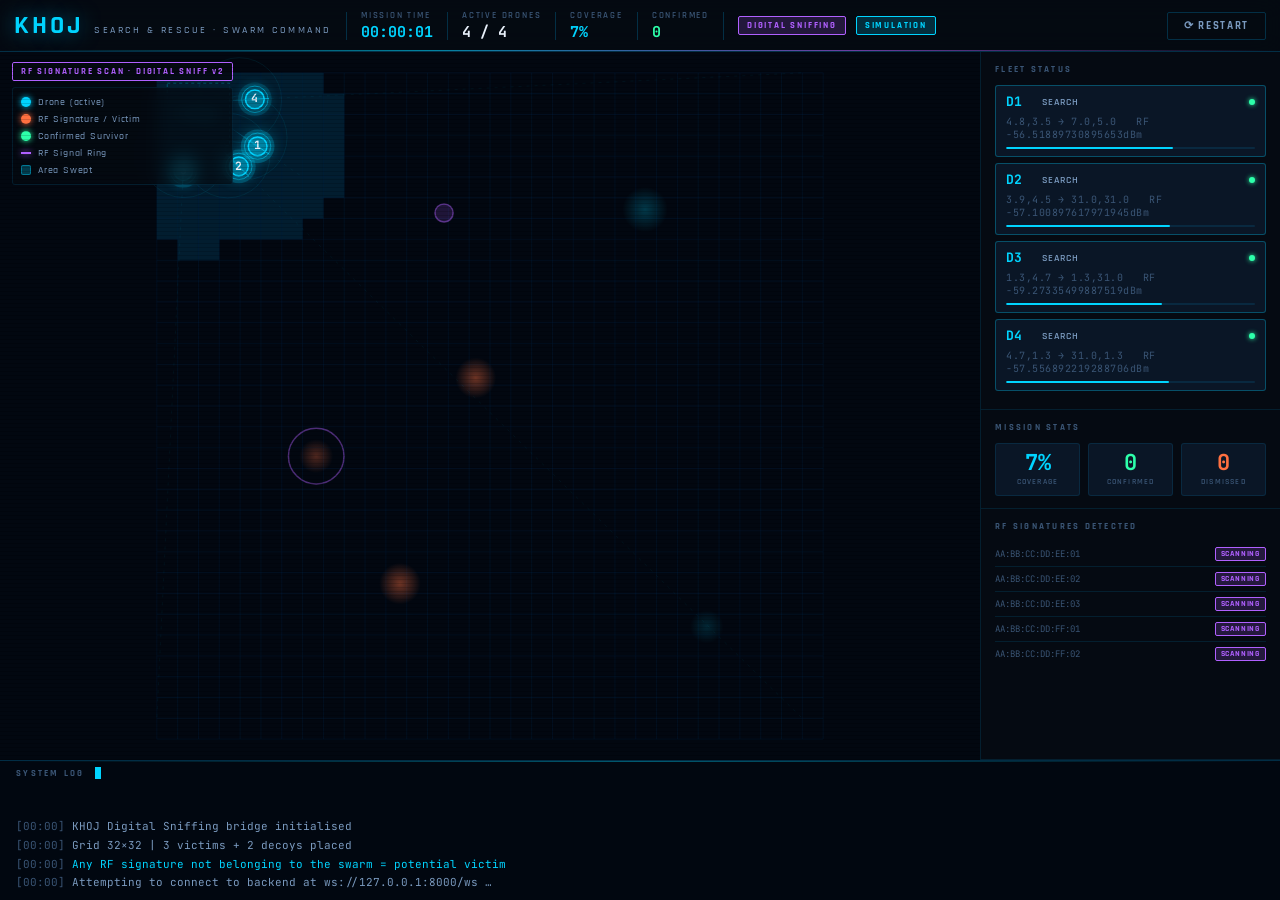
==== frontend/dashboard_sniff.html @ cfba2999 "feat(dashboard): stunning digital-sniff visual dashboard + one-command launcher dashboard_sniff.html" ====
<!DOCTYPE html>
<html lang="en">
<head>
<meta charset="UTF-8">
<meta name="viewport" content="width=device-width, initial-scale=1.0">
<title>KHOJ Mission Control</title>
<link rel="preconnect" href="https://fonts.googleapis.com">
<link rel="stylesheet" href="https://fonts.googleapis.com/css2?family=Rajdhani:wght@400;500;600;700&family=JetBrains+Mono:wght@300;400;700&display=swap">
<style>
*, *::before, *::after { box-sizing: border-box; margin: 0; padding: 0; }

:root {
  --bg:         #050a12;
  --surface:    #0a1626;
  --surface2:   #0f1e36;
  --border:     rgba(0, 180, 255, 0.12);
  --border2:    rgba(0, 180, 255, 0.22);
  --cyan:       #00d4ff;
  --cyan-dim:   rgba(0, 212, 255, 0.18);
  --cyan-glow:  rgba(0, 212, 255, 0.06);
  --orange:     #ff7040;
  --orange-dim: rgba(255, 112, 64, 0.18);
  --green:      #2dffaa;
  --green-dim:  rgba(45, 255, 170, 0.18);
  --purple:     #b060ff;
  --purple-dim: rgba(176, 96, 255, 0.18);
  --yellow:     #ffd040;
  --text-hi:    #e8f0fa;
  --text-mid:   #7a9abf;
  --text-lo:    #3a5575;
  --fn: "Rajdhani", "Segoe UI", sans-serif;
  --mono: "JetBrains Mono", "Consolas", monospace;
}

html, body {
  height: 100%;
  background: var(--bg);
  color: var(--text-hi);
  font-family: var(--fn);
  font-size: 14px;
  overflow: hidden;
}

/* ── Layout ──────────────────────────────────────────────────── */
#app {
  display: grid;
  grid-template-rows: 52px 1fr 140px;
  height: 100vh;
  width: 100vw;
}

/* ── Top bar ─────────────────────────────────────────────────── */
.topbar {
  display: flex;
  align-items: center;
  gap: 10px;
  padding: 0 14px;
  border-bottom: 1px solid var(--border2);
  background: rgba(5, 10, 18, 0.9);
  backdrop-filter: blur(12px);
  position: relative;
  z-index: 20;
  overflow: hidden;
  min-width: 0;
}
.topbar::before {
  content: "";
  position: absolute;
  bottom: 0; left: 0; right: 0;
  height: 1px;
  background: linear-gradient(90deg, transparent, var(--cyan), var(--purple), transparent);
  opacity: 0.6;
}
.brand {
  display: flex;
  align-items: baseline;
  gap: 10px;
  flex-shrink: 0;
}
.brand-name {
  font-size: 26px;
  font-weight: 700;
  letter-spacing: 0.12em;
  color: var(--cyan);
  text-shadow: 0 0 20px rgba(0,212,255,0.5);
}
.brand-sub {
  font-size: 10px;
  letter-spacing: 0.25em;
  color: var(--text-mid);
  font-weight: 500;
}
.topbar-sep { width: 1px; height: 28px; background: var(--border2); margin: 0 4px; flex-shrink:0; }
.top-metric {
  display: flex;
  flex-direction: column;
  gap: 1px;
  flex-shrink: 0;
}
.top-metric .lbl {
  font-size: 9px;
  letter-spacing: 0.2em;
  color: var(--text-lo);
  font-weight: 600;
}
.top-metric .val {
  font-family: var(--mono);
  font-size: 15px;
  font-weight: 700;
  color: var(--text-hi);
  font-variant-numeric: tabular-nums;
}
.top-metric .val.cyan  { color: var(--cyan); }
.top-metric .val.green { color: var(--green); }
.top-metric .val.orange{ color: var(--orange); }
.badge {
  font-size: 9px;
  font-weight: 700;
  letter-spacing: 0.2em;
  padding: 3px 8px;
  border-radius: 2px;
  border: 1px solid;
  flex-shrink: 0;
}
.badge-hw  { color: var(--green);  border-color: var(--green);  background: var(--green-dim); }
.badge-sim { color: var(--cyan);   border-color: var(--cyan);   background: var(--cyan-dim); }
.badge-rf  { color: var(--purple); border-color: var(--purple); background: var(--purple-dim); }
.pulse-dot {
  width: 7px; height: 7px;
  border-radius: 50%;
  background: var(--green);
  box-shadow: 0 0 6px var(--green);
  animation: pulse 2s ease-in-out infinite;
}
@keyframes pulse { 0%,100%{ opacity:1; transform:scale(1); } 50%{ opacity:0.4; transform:scale(0.7); } }
.spacer { flex: 1; }
#restartBtn {
  font-family: var(--fn);
  font-size: 11px;
  font-weight: 700;
  letter-spacing: 0.15em;
  padding: 6px 16px;
  background: transparent;
  color: var(--text-mid);
  border: 1px solid var(--border2);
  border-radius: 2px;
  cursor: pointer;
  transition: color .2s, border-color .2s;
}
#restartBtn:hover { color: var(--cyan); border-color: var(--cyan); }

/* ── Main area ───────────────────────────────────────────────── */
.main {
  display: grid;
  grid-template-columns: 1fr 300px;
  overflow: hidden;
}

/* ── Map ─────────────────────────────────────────────────────── */
.map-wrap {
  position: relative;
  overflow: hidden;
  background: #020710;
}
#mapCanvas {
  position: absolute;
  inset: 0;
  width: 100%;
  height: 100%;
}
.map-labels {
  position: absolute;
  top: 10px; left: 12px;
  display: flex; flex-direction: column; gap: 6px;
  pointer-events: none;
}
.map-mode-badge {
  font-size: 9px;
  font-weight: 700;
  letter-spacing: 0.2em;
  padding: 3px 8px;
  background: rgba(5,10,18,0.85);
  border: 1px solid var(--purple);
  color: var(--purple);
  border-radius: 2px;
}
.legend {
  display: flex;
  flex-direction: column;
  gap: 5px;
  padding: 8px;
  background: rgba(5,10,18,0.7);
  border: 1px solid var(--border);
  border-radius: 3px;
  backdrop-filter: blur(8px);
}
.legend-row {
  display: flex; align-items: center; gap: 7px;
  font-size: 10px; font-weight: 500; letter-spacing: 0.08em;
  color: var(--text-mid);
}
.swatch {
  width: 10px; height: 10px; border-radius: 50%; flex-shrink: 0;
}
.sw-drone    { background: var(--cyan);   box-shadow: 0 0 6px var(--cyan); }
.sw-victim   { background: var(--orange); box-shadow: 0 0 6px var(--orange); }
.sw-confirm  { background: var(--green);  box-shadow: 0 0 6px var(--green); }
.sw-rf       { background: var(--purple); box-shadow: 0 0 6px var(--purple); border-radius: 0; width: 10px; height: 2px; margin: 4px 0; }
.sw-coverage { background: rgba(0,212,255,0.25); border: 1px solid rgba(0,212,255,0.4); border-radius: 2px; }

/* ── Sidebar ─────────────────────────────────────────────────── */
.sidebar {
  display: flex;
  flex-direction: column;
  gap: 0;
  border-left: 1px solid var(--border);
  overflow: hidden;
}
.panel {
  border-bottom: 1px solid var(--border);
  padding: 12px 14px;
  flex-shrink: 0;
}
.panel-fill {
  flex: 1;
  overflow: hidden;
  display: flex;
  flex-direction: column;
}
.panel-hdr {
  font-size: 9px;
  font-weight: 700;
  letter-spacing: 0.25em;
  color: var(--text-lo);
  margin-bottom: 10px;
}
/* Drone cards */
.drone-card {
  padding: 7px 10px;
  border: 1px solid var(--border);
  border-radius: 3px;
  margin-bottom: 6px;
  background: var(--surface);
  position: relative;
  overflow: hidden;
  transition: border-color .3s;
}
.drone-card.alive  { border-color: rgba(0,212,255,0.3); }
.drone-card.dead   { border-color: rgba(255,112,64,0.2); opacity: 0.5; }
.drone-card.boot   { border-color: rgba(255,208,64,0.3); }
.drone-card-top {
  display: flex; align-items: center; gap: 8px; margin-bottom: 5px;
}
.drone-id {
  font-family: var(--mono);
  font-size: 13px; font-weight: 700;
  color: var(--cyan);
  min-width: 28px;
}
.drone-state {
  font-size: 10px; font-weight: 600; letter-spacing: 0.1em;
  color: var(--text-mid); flex: 1;
}
.drone-status-dot {
  width: 6px; height: 6px; border-radius: 50%;
  background: var(--text-lo); flex-shrink: 0;
}
.drone-status-dot.alive { background: var(--green); box-shadow: 0 0 5px var(--green); animation: pulse 2s infinite; }
.drone-status-dot.boot  { background: var(--yellow); box-shadow: 0 0 5px var(--yellow); animation: pulse 1s infinite; }
.drone-card-pos {
  font-family: var(--mono);
  font-size: 10px; color: var(--text-lo);
  letter-spacing: 0.05em;
}
.rssi-bar-wrap {
  height: 2px; background: var(--border); border-radius: 1px;
  margin-top: 6px; overflow: hidden;
}
.rssi-bar {
  height: 100%; background: var(--cyan); border-radius: 1px;
  transition: width .5s, background .3s;
}
/* Stats panel */
.stat-grid {
  display: grid;
  grid-template-columns: 1fr 1fr 1fr;
  gap: 8px;
}
.stat-box {
  background: var(--surface);
  border: 1px solid var(--border);
  border-radius: 3px;
  padding: 8px 6px;
  text-align: center;
}
.stat-num {
  font-family: var(--mono);
  font-size: 22px; font-weight: 700;
  line-height: 1;
  margin-bottom: 3px;
  font-variant-numeric: tabular-nums;
}
.stat-lbl {
  font-size: 8px; font-weight: 600;
  letter-spacing: 0.15em; color: var(--text-lo);
}
.stat-num.cyan   { color: var(--cyan); }
.stat-num.green  { color: var(--green); }
.stat-num.orange { color: var(--orange); }

/* RF sources panel */
.rf-item {
  display: flex; align-items: center; gap: 8px;
  padding: 5px 0;
  border-bottom: 1px solid var(--border);
  font-size: 11px;
}
.rf-item:last-child { border-bottom: none; }
.rf-mac {
  font-family: var(--mono);
  font-size: 9px; color: var(--text-lo);
  flex: 1;
}
.rf-rssi {
  font-family: var(--mono);
  font-size: 11px; font-weight: 700;
  color: var(--purple);
}
.rf-kind {
  font-size: 8px; font-weight: 700; letter-spacing: 0.1em;
  padding: 1px 5px; border-radius: 2px;
}
.rf-kind.victim  { background: var(--orange-dim); color: var(--orange); border: 1px solid var(--orange); }
.rf-kind.decoy   { background: var(--cyan-dim);   color: var(--cyan);   border: 1px solid var(--cyan); }
.rf-kind.unknown { background: var(--purple-dim); color: var(--purple); border: 1px solid var(--purple); }

/* ── Event log ───────────────────────────────────────────────── */
.event-log {
  border-top: 1px solid var(--border2);
  background: rgba(2, 7, 16, 0.95);
  display: flex;
  flex-direction: column;
  overflow: hidden;
  position: relative;
}
.event-log::before {
  content: "";
  position: absolute;
  top: 0; left: 0; right: 0;
  height: 1px;
  background: linear-gradient(90deg, transparent, var(--cyan), transparent);
  opacity: 0.4;
}
.log-hdr {
  padding: 6px 16px 4px;
  font-size: 9px;
  font-weight: 700;
  letter-spacing: 0.25em;
  color: var(--text-lo);
  display: flex; align-items: center; gap: 10px;
  flex-shrink: 0;
}
.log-cursor {
  width: 6px; height: 12px;
  background: var(--cyan);
  animation: blink 1s step-end infinite;
  flex-shrink: 0;
}
@keyframes blink { 0%,100%{opacity:1} 50%{opacity:0} }
#eventLog {
  flex: 1;
  overflow-y: auto;
  padding: 0 16px 8px;
  display: flex;
  flex-direction: column-reverse;
  scrollbar-width: thin;
  scrollbar-color: var(--border2) transparent;
}
.log-line {
  font-family: var(--mono);
  font-size: 11px;
  line-height: 1.7;
  color: var(--text-lo);
  white-space: nowrap;
  overflow: hidden;
  text-overflow: ellipsis;
  animation: logfade .3s ease;
}
@keyframes logfade { from { opacity: 0; transform: translateX(-8px); } to { opacity: 1; } }
.log-line .ts { color: var(--text-lo); }
.log-line.ev-confirm { color: var(--green); }
.log-line.ev-dismiss { color: var(--orange); }
.log-line.ev-detect  { color: var(--cyan); }
.log-line.ev-rf      { color: var(--purple); }
.log-line.ev-sys     { color: var(--text-mid); }
.log-line.ev-warn    { color: var(--yellow); }

/* Scanline overlay on map */
.scanline {
  position: absolute; inset: 0;
  pointer-events: none;
  background: repeating-linear-gradient(
    to bottom,
    transparent 0px,
    transparent 3px,
    rgba(0,0,0,0.15) 3px,
    rgba(0,0,0,0.15) 4px
  );
  z-index: 1;
}

/* Mission complete overlay */
#missionBanner {
  display: none;
  position: absolute;
  top: 50%; left: 50%;
  transform: translate(-50%, -50%);
  text-align: center;
  z-index: 10;
  pointer-events: none;
}
#missionBanner.show { display: block; animation: bannerIn .6s cubic-bezier(.16,1,.3,1); }
@keyframes bannerIn { from{ opacity:0; transform:translate(-50%,-50%) scale(0.85); } to{ opacity:1; transform:translate(-50%,-50%) scale(1); } }
.mission-complete-text {
  font-size: 48px; font-weight: 700;
  letter-spacing: 0.15em;
  color: var(--green);
  text-shadow: 0 0 40px var(--green), 0 0 80px rgba(45,255,170,0.3);
}
.mission-complete-sub {
  font-size: 13px; letter-spacing: 0.3em;
  color: var(--text-mid);
  margin-top: 6px;
}

/* Tooltip */
#tooltip {
  position: fixed;
  background: rgba(10,22,38,0.95);
  border: 1px solid var(--cyan);
  border-radius: 3px;
  padding: 8px 12px;
  font-family: var(--mono);
  font-size: 11px;
  color: var(--text-hi);
  pointer-events: none;
  display: none;
  z-index: 100;
  backdrop-filter: blur(8px);
}
</style>
</head>
<body>
<div id="app">
  <!-- TOP BAR -->
  <header class="topbar">
    <div class="brand">
      <div class="brand-name">KHOJ</div>
      <div class="brand-sub">SEARCH &amp; RESCUE · SWARM COMMAND</div>
    </div>
    <div class="topbar-sep"></div>
    <div class="top-metric">
      <div class="lbl">MISSION TIME</div>
      <div class="val cyan" id="timer">00:00:00</div>
    </div>
    <div class="topbar-sep"></div>
    <div class="top-metric">
      <div class="lbl">ACTIVE DRONES</div>
      <div class="val" id="topDrones">0 / 0</div>
    </div>
    <div class="topbar-sep"></div>
    <div class="top-metric">
      <div class="lbl">COVERAGE</div>
      <div class="val cyan" id="topCoverage">0%</div>
    </div>
    <div class="topbar-sep"></div>
    <div class="top-metric">
      <div class="lbl">CONFIRMED</div>
      <div class="val green" id="topConfirmed">0</div>
    </div>
    <div class="topbar-sep"></div>
    <span class="badge badge-rf" id="detectorBadge">DIGITAL SNIFFING</span>
    <span class="badge badge-sim" id="modeBadge" style="display:none">SIMULATION</span>
    <span class="badge badge-hw"  id="hwBadge" style="display:none">HARDWARE</span>
    <div class="pulse-dot" id="liveDot" style="display:none"></div>
    <div class="spacer"></div>
    <button id="restartBtn">⟳ RESTART</button>
  </header>

  <!-- MAIN -->
  <div class="main">
    <!-- MAP -->
    <div class="map-wrap">
      <canvas id="mapCanvas"></canvas>
      <div class="scanline"></div>
      <div class="map-labels">
        <div class="map-mode-badge" id="mapModeBadge">RF SIGNATURE SCAN · DIGITAL SNIFF v2</div>
        <div class="legend">
          <div class="legend-row"><div class="swatch sw-drone"></div>Drone (active)</div>
          <div class="legend-row"><div class="swatch sw-victim"></div>RF Signature / Victim</div>
          <div class="legend-row"><div class="swatch sw-confirm"></div>Confirmed Survivor</div>
          <div class="legend-row"><div class="swatch sw-rf"></div>RF Signal Ring</div>
          <div class="legend-row"><div class="swatch sw-coverage"></div>Area Swept</div>
        </div>
      </div>
      <div id="missionBanner">
        <div class="mission-complete-text">ALL SURVIVORS FOUND</div>
        <div class="mission-complete-sub">SWARM RETURNING TO BASE</div>
      </div>
    </div>

    <!-- SIDEBAR -->
    <aside class="sidebar">
      <!-- Drone fleet -->
      <div class="panel">
        <div class="panel-hdr">FLEET STATUS</div>
        <div id="droneList"></div>
      </div>

      <!-- Stats -->
      <div class="panel">
        <div class="panel-hdr">MISSION STATS</div>
        <div class="stat-grid">
          <div class="stat-box">
            <div class="stat-num cyan" id="statCoverage">0%</div>
            <div class="stat-lbl">COVERAGE</div>
          </div>
          <div class="stat-box">
            <div class="stat-num green" id="statConfirmed">0</div>
            <div class="stat-lbl">CONFIRMED</div>
          </div>
          <div class="stat-box">
            <div class="stat-num orange" id="statDismissed">0</div>
            <div class="stat-lbl">DISMISSED</div>
          </div>
        </div>
      </div>

      <!-- RF sources -->
      <div class="panel panel-fill">
        <div class="panel-hdr">RF SIGNATURES DETECTED</div>
        <div id="rfList" style="overflow-y:auto;flex:1"></div>
      </div>
    </aside>
  </div>

  <!-- EVENT LOG -->
  <div class="event-log">
    <div class="log-hdr">
      SYSTEM LOG
      <div class="log-cursor"></div>
    </div>
    <div id="eventLog"></div>
  </div>
</div>
<div id="tooltip"></div>

<script>
'use strict';
/* ─── constants ─────────────────────────────────────────────────────────── */
const GRID        = 32;
const BASE        = [2, 2];
const SENSOR_R    = 3.5;
const RSSI_REF    = -35.0;
const RSSI_GATE   = -80.0;
const RSSI_NEAR   = -55.0;
const PATH_LOSS   = 2.2;
const RF_RANGE    = 14.0;
const RF_SOLVE_D  = 1.6;
const RF_SOLVE_T  = 1.5;
const ALIVE_S     = 3.0;
const CONF_CONFIRM= 0.80;
const CONF_DISMISS= 0.22;
const EXCL_R      = SENSOR_R * 1.5;
const SPEED       = 1.8;         // cells / second for sim

/* ─── design tokens ──────────────────────────────────────────────────────── */
const C = {
  bg:       '#020710',
  grid:     '#0a1828',
  cyan:     '#00d4ff',
  cyanDim:  'rgba(0,212,255,0.12)',
  orange:   '#ff7040',
  orangeDim:'rgba(255,112,64,0.12)',
  green:    '#2dffaa',
  greenDim: 'rgba(45,255,170,0.12)',
  purple:   '#b060ff',
  purpleDim:'rgba(176,96,255,0.12)',
  yellow:   '#ffd040',
  textHi:   '#e8f0fa',
  textMid:  '#7a9abf',
  textLo:   '#3a5575',
};

/* ─── utilities ─────────────────────────────────────────────────────────── */
function dist(ax, ay, bx, by) {
  return Math.hypot(ax - bx, ay - by);
}
function rssiAt(dx, dy, px, py) {
  const d = Math.max(0.3, dist(dx, dy, px, py));
  return Math.max(-100, Math.min(-20, RSSI_REF - 10 * PATH_LOSS * Math.log10(d)));
}
function rssiToConf(rssi) {
  return Math.max(0.02, Math.min(0.98, (rssi - RSSI_GATE) / (RSSI_REF - RSSI_GATE)));
}
function logit(p)   { return Math.log(p / (1 - p)); }
function sigmoid(x) { return 1 / (1 + Math.exp(-x)); }

/* ─── Simulation engine ─────────────────────────────────────────────────── */
class Sim {
  constructor() {
    this.rng = this._rng(7);
    this.reset();
  }
  _rng(seed) {
    let s = seed;
    return () => { s ^= s << 13; s ^= s >> 17; s ^= s << 5; return (s >>> 0) / 0x100000000; };
  }
  reset() {
    this.rng = this._rng(Math.floor(Math.random() * 9999));
    const rng = this.rng;
    this.tick = 0;
    this.t    = 0;
    this.started = Date.now();

    // random victim positions (away from base)
    this.victims = [];
    const placed = [];
    const kinds = ['victim','victim','victim','decoy','decoy'];
    for (const k of kinds) {
      let x, y, tries = 0;
      do {
        x = 4 + rng() * (GRID - 8);
        y = 4 + rng() * (GRID - 8);
        tries++;
      } while (
        tries < 200 &&
        (dist(x,y,BASE[0],BASE[1]) < 9 || placed.some(p=>dist(x,y,p[0],p[1])<7))
      );
      placed.push([x,y]);
      const mac = k==='victim'
        ? `AA:BB:CC:DD:EE:0${this.victims.filter(v=>v.kind==='victim').length+1}`
        : `AA:BB:CC:DD:FF:0${this.victims.filter(v=>v.kind==='decoy').length+1}`;
      this.victims.push({ x, y, mac, kind: k, logOdds: {} });
    }

    // hidden phone (for RF localization)
    let px, py, tries = 0;
    do {
      px = 4 + rng() * (GRID - 8);
      py = 4 + rng() * (GRID - 8);
      tries++;
    } while (tries < 200 && (dist(px,py,BASE[0],BASE[1]) < 12 || placed.some(p=>dist(px,py,p[0],p[1])<8)));
    this.phone    = [px, py];
    this.phoneLive= true;

    // drones
    const N = 4;
    this.drones = Array.from({length: N}, (_, i) => {
      const ang = 2 * Math.PI * i / N;
      return {
        id: i + 1,
        x:  BASE[0] + 0.6 * Math.cos(ang),
        y:  BASE[1] + 0.6 * Math.sin(ang),
        heading: ang,
        goal: [BASE[0], BASE[1]],
        state: 0,
        alive: true,
        rssi: -128,
        logRssi: -128,
        trail: [],
        rfNearSince: null,
        rfSolved: false,
      };
    });
    this.swarmMACs = new Set(this.drones.map(d=>`FF:FF:FF:FF:FF:0${d.id}`));
    this.coverage  = Array.from({length:GRID}, ()=>new Float32Array(GRID));
    this.confirmed = [];
    this.dismissed = [];
    this.rfRings   = [];
    this.detFlashes= [];
    this.events    = [];
    this.rfFinal   = null;
    this.missionDone = false;
    this._goals    = {};   // drone id → [gx, gy]
    this._claimed  = [];   // claimed frontier cells
    this._rebuildFrontier();
  }

  _rebuildFrontier() {
    const unexplored = [];
    for (let gy = 0; gy < GRID; gy++) {
      for (let gx = 0; gx < GRID; gx++) {
        if (this.coverage[gy][gx] < 0.5) unexplored.push([gx, gy]);
      }
    }
    this._unexplored = unexplored;
  }

  _pickFrontier(drone) {
    const others = this.drones.filter(d => d.id !== drone.id && d.alive);
    const avail  = this._unexplored.filter(([gx, gy]) => {
      if (this._claimed.some(c=>dist(gx,gy,c[0],c[1]) < 2)) return false;
      if (others.some(o => dist(gx, gy, o.x, o.y) < EXCL_R)) return false;
      if (others.some(o => o.goal && dist(gx,gy,o.goal[0],o.goal[1]) < EXCL_R)) return false;
      return true;
    });
    if (!avail.length) {
      // relax exclusion
      const any = this._unexplored.filter(([gx,gy]) => !this._claimed.some(c=>dist(gx,gy,c[0],c[1])<2));
      if (!any.length) return null;
      // pick maximally spread from existing goals
      const claimed = this._claimed;
      if (!claimed.length) {
        const cl = any.reduce((a,b) => dist(b[0],b[1],drone.x,drone.y) < dist(a[0],a[1],drone.x,drone.y) ? b : a);
        return cl;
      }
      return any.reduce((best, p) => {
        const sd = Math.min(...claimed.map(c=>dist(p[0],p[1],c[0],c[1])));
        const bd = Math.min(...claimed.map(c=>dist(best[0],best[1],c[0],c[1])));
        return sd > bd ? p : best;
      });
    }
    const claimed = this._claimed;
    if (!claimed.length) {
      return avail.reduce((a,b) => dist(b[0],b[1],drone.x,drone.y) < dist(a[0],a[1],drone.x,drone.y) ? b : a);
    }
    return avail.reduce((best, p) => {
      const sd = Math.min(...claimed.map(c=>dist(p[0],p[1],c[0],c[1])));
      const bd = Math.min(...claimed.map(c=>dist(best[0],best[1],c[0],c[1])));
      return sd > bd ? p : best;
    });
  }

  _markCoverage(x, y) {
    const r = SENSOR_R;
    for (let gy = Math.max(0, Math.floor(y-r)); gy <= Math.min(GRID-1, Math.ceil(y+r)); gy++) {
      for (let gx = Math.max(0, Math.floor(x-r)); gx <= Math.min(GRID-1, Math.ceil(x+r)); gx++) {
        if (dist(gx, gy, x, y) <= r) this.coverage[gy][gx] = 1.0;
      }
    }
  }

  _log(msg, type='sys') {
    const sec = Math.floor((Date.now() - this.started) / 1000);
    const mm  = String(Math.floor(sec/60)).padStart(2,'0');
    const ss  = String(sec % 60).padStart(2,'0');
    this.events.unshift({ ts: `${mm}:${ss}`, msg, type });
    if (this.events.length > 80) this.events.pop();
    addLog(`${mm}:${ss}`, msg, type);
  }

  step(dt) {
    if (this.missionDone) {
      this.drones.forEach(d=>{
        d.state = 0;
        const dx = BASE[0]-d.x, dy = BASE[1]-d.y;
        const dist_ = Math.hypot(dx,dy);
        if (dist_ > 0.1) {
          const step = Math.min(SPEED*dt, dist_);
          d.x += step*dx/dist_; d.y += step*dy/dist_;
          d.heading = Math.atan2(dy,dx);
        }
        d.trail.push([d.x, d.y]);
        if (d.trail.length > 35) d.trail.shift();
      });
      return;
    }

    this.t += dt;
    this.tick++;

    // occasionally rebuild frontier (~every 50 ticks)
    if (this.tick % 50 === 0) this._rebuildFrontier();
    if (this.tick % 50 === 0) this._claimed = [];

    // assign new frontiers to searching drones
    for (const d of this.drones) {
      if (!d.alive || d.state !== 0) continue;
      const cur = d.goal;
      if (!cur || dist(d.x,d.y,cur[0],cur[1]) < 1.2) {
        const f = this._pickFrontier(d);
        if (f) { d.goal = f; this._claimed.push(f); }
        else    { d.goal = [BASE[0]+this.rng()*8+4, BASE[1]+this.rng()*8+4]; }
      }
    }

    const now = Date.now();

    for (const d of this.drones) {
      if (!d.alive) continue;

      // move
      const [tx, ty] = d.goal || BASE;
      const dx = tx-d.x, dy = ty-d.y;
      const dist_ = Math.hypot(dx,dy);
      if (dist_ > 0.05) {
        const step = Math.min(SPEED*dt, dist_);
        d.x += step*dx/dist_; d.y += step*dy/dist_;
        d.heading = Math.atan2(dy,dx);
      }
      d.x = Math.max(0, Math.min(GRID-0.01, d.x));
      d.y = Math.max(0, Math.min(GRID-0.01, d.y));

      // trail
      d.trail.push([d.x, d.y]);
      if (d.trail.length > 40) d.trail.shift();

      // coverage
      this._markCoverage(d.x, d.y);

      // ── DIGITAL SNIFFING: dynamic RSSI per drone per tick ──
      let bestRssi = RSSI_GATE, bestVic = null;
      for (const v of this.victims) {
        const rssi = rssiAt(d.x, d.y, v.x, v.y);
        if (rssi > bestRssi) { bestRssi = rssi; bestVic = v; }
      }
      d.rssi = rssi_at_phone(d, this.phone, this.phoneLive);

      if (bestVic) {
        const conf = rssiToConf(bestRssi);
        const lo   = logit(conf);
        if (!bestVic.logOdds[d.id]) bestVic.logOdds[d.id] = 0;
        bestVic.logOdds[d.id] += lo * dt;

        const totalLo = Object.values(bestVic.logOdds).reduce((a,b)=>a+b,0);
        const belief  = sigmoid(totalLo);

        if (bestRssi > RSSI_GATE + 15) {
          // Rate-limit: one ring per victim per 0.7s to avoid spiral overload
          if (!bestVic._lastRing || (now - bestVic._lastRing) > 700) {
            bestVic._lastRing = now;
            this.rfRings.push({ x: bestVic.x, y: bestVic.y,
                                r: 0, maxR: 1.8, alpha: 0.55, color: C.purple, speed: 5 });
          }
          if (!d._lastFlash || (now - d._lastFlash) > 400) {
            d._lastFlash = now;
            this.detFlashes.push({ x: d.x, y: d.y, age: 0 });
          }
        }

        if (belief >= CONF_CONFIRM && !this.confirmed.some(c=>dist(c.x,c.y,bestVic.x,bestVic.y)<3)) {
          this.confirmed.push({ x: bestVic.x, y: bestVic.y, kind: bestVic.kind, t: now });
          if (bestVic.kind === 'victim') {
            this._log(`CONFIRMED survivor at (${bestVic.x.toFixed(1)},${bestVic.y.toFixed(1)})`, 'confirm');
            this.rfRings.push({ x: bestVic.x, y: bestVic.y, r: 0, maxR: 4, alpha: 1, color: C.green, speed: 2.5 });
          } else {
            this._log(`DISMISSED false positive (decoy) at (${bestVic.x.toFixed(1)},${bestVic.y.toFixed(1)})`, 'dismiss');
            this.dismissed.push({ x: bestVic.x, y: bestVic.y });
          }
        }
      }

      // RF phone localization
      if (this.phoneLive && !d.rfSolved) {
        const dph = dist(d.x, d.y, this.phone[0], this.phone[1]);
        d.logRssi = dph < RF_RANGE ? rssiAt(d.x,d.y,this.phone[0],this.phone[1]) : -128;
        if (dph < RF_SOLVE_D) {
          if (!d.rfNearSince) d.rfNearSince = now;
          if (now - d.rfNearSince > RF_SOLVE_T * 1000) {
            d.rfSolved = true;
            this.phoneLive = false;
            this.rfFinal   = [...this.phone];
            this._log(`RF source localized at (${this.phone[0].toFixed(1)},${this.phone[1].toFixed(1)})`, 'rf');
            this.rfRings.push({ x: this.phone[0], y: this.phone[1], r: 0, maxR: 5, alpha: 0.9, color: C.purple, speed: 3 });
          }
        } else {
          d.rfNearSince = null;
        }
      }
    }

    // age RF rings
    this.rfRings = this.rfRings.filter(r => r.alpha > 0.02);
    for (const r of this.rfRings) {
      r.r     += r.speed * dt;
      r.alpha -= dt * 0.45;
      if (r.r >= r.maxR) r.alpha = 0;
    }

    // age detection flashes
    this.detFlashes = this.detFlashes.filter(f => f.age < 1);
    for (const f of this.detFlashes) f.age += dt * 2;

    // check mission
    const nVictims  = this.victims.filter(v=>v.kind==='victim').length;
    const nDecoys   = this.victims.filter(v=>v.kind==='decoy').length;
    const nConf     = this.confirmed.filter(c=>c.kind==='victim').length;
    const nDism     = this.confirmed.filter(c=>c.kind==='decoy').length;
    if (nVictims > 0 && nConf >= nVictims && nDism >= nDecoys) {
      if (!this.missionDone) {
        this.missionDone = true;
        this._log('MISSION COMPLETE — all survivors found', 'confirm');
        document.getElementById('missionBanner').classList.add('show');
      }
    }
  }

  coveragePct() {
    let n = 0;
    for (let gy = 0; gy < GRID; gy++)
      for (let gx = 0; gx < GRID; gx++)
        if (this.coverage[gy][gx] > 0) n++;
    return (n / (GRID * GRID) * 100).toFixed(0);
  }
}

function rssi_at_phone(d, phone, live) {
  if (!live || !phone) return -128;
  const dd = dist(d.x, d.y, phone[0], phone[1]);
  if (dd > RF_RANGE) return -128;
  return Math.max(-100, Math.min(-20, Math.round(RSSI_REF - 10 * PATH_LOSS * Math.log10(Math.max(0.3,dd)))));
}

/* ─── Canvas renderer ───────────────────────────────────────────────────── */
class Renderer {
  constructor(canvas) {
    this.canvas = canvas;
    this.ctx    = canvas.getContext('2d');
    this.dpr    = window.devicePixelRatio || 1;
    this.resize();
    window.addEventListener('resize', ()=>this.resize());
  }
  resize() {
    // Use the canvas's own CSS-rendered size (set by the grid 1fr constraint),
    // never set style.width/height — that would fight the grid column sizing.
    const w = this.canvas.clientWidth  || 0;
    const h = this.canvas.clientHeight || 0;
    if (w < 10 || h < 10) return;
    this.canvas.width  = w * this.dpr;
    this.canvas.height = h * this.dpr;
    this.ctx.setTransform(this.dpr, 0, 0, this.dpr, 0, 0);
    this.W = w; this.H = h;
    this.cell = Math.max(1, Math.min(w, h) / (GRID + 2));
    this.ox   = (w - this.cell * GRID) / 2;
    this.oy   = (h - this.cell * GRID) / 2;
  }
  gx(x) { return this.ox + x * this.cell; }
  gy(y) { return this.oy + y * this.cell; }

  draw(sim, hwState) {
    const { ctx, W, H, cell } = this;
    ctx.clearRect(0, 0, W, H);
    ctx.fillStyle = C.bg;
    ctx.fillRect(0, 0, W, H);

    const state = hwState || sim;

    // ── coverage ──────────────────────────────────────────────
    ctx.save();
    for (let gy = 0; gy < GRID; gy++) {
      for (let gx = 0; gx < GRID; gx++) {
        const v = state.coverage[gy][gx];
        if (v > 0) {
          ctx.fillStyle = `rgba(0,180,255,${v * 0.13})`;
          ctx.fillRect(this.gx(gx), this.gy(gy), cell, cell);
        }
      }
    }
    ctx.restore();

    // ── grid lines ────────────────────────────────────────────
    ctx.save();
    ctx.strokeStyle = 'rgba(0,40,80,0.5)';
    ctx.lineWidth   = 0.5;
    for (let i = 0; i <= GRID; i++) {
      ctx.beginPath(); ctx.moveTo(this.gx(i), this.gy(0)); ctx.lineTo(this.gx(i), this.gy(GRID)); ctx.stroke();
      ctx.beginPath(); ctx.moveTo(this.gx(0), this.gy(i)); ctx.lineTo(this.gx(GRID), this.gy(i)); ctx.stroke();
    }
    ctx.restore();

    // ── base marker ───────────────────────────────────────────
    ctx.save();
    ctx.strokeStyle = 'rgba(0,212,255,0.3)';
    ctx.lineWidth = 1;
    ctx.setLineDash([3,3]);
    const bx = this.gx(BASE[0]), by = this.gy(BASE[1]);
    ctx.strokeRect(bx - cell*1.5, by - cell*1.5, cell*3, cell*3);
    ctx.setLineDash([]);
    ctx.font = `bold ${cell*0.65}px ${C.fn}, sans-serif`;
    ctx.fillStyle = 'rgba(0,212,255,0.35)';
    ctx.textAlign = 'center'; ctx.textBaseline = 'middle';
    ctx.fillText('BASE', bx, by);
    ctx.restore();

    // ── RF rings ──────────────────────────────────────────────
    ctx.save();
    for (const r of state.rfRings) {
      ctx.beginPath();
      ctx.arc(this.gx(r.x), this.gy(r.y), Math.max(0.001, r.r * cell), 0, 2*Math.PI);
      ctx.strokeStyle = r.color.replace(')',`,${r.alpha})`).replace('rgb','rgba').replace('#','rgba(0,0,0,').replace('rgba(0,0,0,','').replace('##',r.color);
      // easier:
      const hex = r.color;
      const rgb = hexToRgb(hex);
      ctx.strokeStyle = `rgba(${rgb.r},${rgb.g},${rgb.b},${r.alpha})`;
      ctx.lineWidth = 1.5;
      ctx.stroke();
    }
    ctx.restore();

    // ── det flashes ───────────────────────────────────────────
    ctx.save();
    for (const f of state.detFlashes) {
      const a = 1 - f.age;
      ctx.beginPath();
      ctx.arc(this.gx(f.x), this.gy(f.y), Math.max(0.001, (f.age * 2 + 0.3) * cell), 0, 2*Math.PI);
      ctx.strokeStyle = `rgba(0,212,255,${a*0.6})`;
      ctx.lineWidth = 1;
      ctx.stroke();
    }
    ctx.restore();

    // ── hidden phone ──────────────────────────────────────────
    if (state.phoneLive && state.phone) {
      const px = this.gx(state.phone[0]), py = this.gy(state.phone[1]);
      const pulse = 0.5 + 0.5 * Math.sin(Date.now() / 400);
      ctx.save();
      ctx.beginPath();
      ctx.arc(px, py, Math.max(0.001, cell * (0.4 + pulse * 0.2)), 0, 2*Math.PI);
      ctx.fillStyle = `rgba(176,96,255,${0.15 + pulse*0.1})`;
      ctx.fill();
      ctx.strokeStyle = `rgba(176,96,255,${0.4 + pulse*0.3})`;
      ctx.lineWidth = 1.5;
      ctx.stroke();
      ctx.restore();
    }

    // ── victims (ground truth, shown as dim heat sig) ─────────
    for (const v of (state.victims || [])) {
      // Only draw if not yet confirmed
      const alreadyConf = (state.confirmed||[]).some(c=>dist(c.x,c.y,v.x,v.y)<2);
      if (alreadyConf) continue;
      const px = this.gx(v.x), py = this.gy(v.y);
      const pulse = 0.5 + 0.5 * Math.sin(Date.now() / 600 + v.x);
      ctx.save();
      const grad = ctx.createRadialGradient(px,py,0,px,py,cell*(0.8+pulse*0.3));
      if (v.kind==='victim') {
        grad.addColorStop(0, `rgba(255,112,64,${0.3+pulse*0.2})`);
        grad.addColorStop(1, 'rgba(255,112,64,0)');
      } else {
        grad.addColorStop(0, `rgba(0,212,255,${0.15+pulse*0.1})`);
        grad.addColorStop(1, 'rgba(0,212,255,0)');
      }
      ctx.fillStyle = grad;
      ctx.beginPath();
      ctx.arc(px, py, Math.max(0.001, cell * (1.2 + pulse*0.3)), 0, 2*Math.PI);
      ctx.fill();
      ctx.restore();
    }

    // ── dismissed ─────────────────────────────────────────────
    for (const c of (state.dismissed||[])) {
      const cx = this.gx(c.x), cy = this.gy(c.y);
      ctx.save();
      ctx.strokeStyle = 'rgba(255,112,64,0.3)';
      ctx.lineWidth = 1.5;
      const r = cell * 0.5;
      ctx.beginPath(); ctx.moveTo(cx-r,cy-r); ctx.lineTo(cx+r,cy+r); ctx.stroke();
      ctx.beginPath(); ctx.moveTo(cx+r,cy-r); ctx.lineTo(cx-r,cy+r); ctx.stroke();
      ctx.restore();
    }

    // ── confirmed survivors ───────────────────────────────────
    for (const c of (state.confirmed||[])) {
      if (c.kind !== 'victim') continue;
      const cx = this.gx(c.x), cy = this.gy(c.y);
      const age = (Date.now() - c.t) / 1000;
      const pulse = 0.5 + 0.5 * Math.sin(Date.now() / 500);
      ctx.save();
      // outer glow
      ctx.shadowColor = C.green; ctx.shadowBlur = 15 + pulse*8;
      ctx.strokeStyle = `rgba(45,255,170,${0.6+pulse*0.3})`;
      ctx.lineWidth = 1.5;
      const r = cell * 0.85;
      ctx.beginPath(); ctx.arc(cx, cy, Math.max(0.001, r), 0, 2*Math.PI); ctx.stroke();
      ctx.shadowBlur = 0;
      // crosshair
      ctx.strokeStyle = `rgba(45,255,170,0.9)`;
      ctx.lineWidth = 1;
      ctx.beginPath(); ctx.moveTo(cx-r*1.4,cy); ctx.lineTo(cx-r*0.4,cy); ctx.stroke();
      ctx.beginPath(); ctx.moveTo(cx+r*0.4,cy); ctx.lineTo(cx+r*1.4,cy); ctx.stroke();
      ctx.beginPath(); ctx.moveTo(cx,cy-r*1.4); ctx.lineTo(cx,cy-r*0.4); ctx.stroke();
      ctx.beginPath(); ctx.moveTo(cx,cy+r*0.4); ctx.lineTo(cx,cy+r*1.4); ctx.stroke();
      ctx.restore();
    }

    // ── RF final estimate ────────────────────────────────────
    if (state.rfFinal) {
      const rx = this.gx(state.rfFinal[0]), ry = this.gy(state.rfFinal[1]);
      ctx.save();
      ctx.strokeStyle = 'rgba(176,96,255,0.7)';
      ctx.lineWidth = 1;
      ctx.setLineDash([4,4]);
      ctx.beginPath(); ctx.arc(rx,ry,Math.max(0.001,cell*0.6),0,2*Math.PI); ctx.stroke();
      ctx.setLineDash([]);
      const r2 = cell*0.9;
      ctx.strokeStyle='rgba(176,96,255,0.5)';
      ctx.beginPath(); ctx.moveTo(rx-r2,ry); ctx.lineTo(rx+r2,ry); ctx.stroke();
      ctx.beginPath(); ctx.moveTo(rx,ry-r2); ctx.lineTo(rx,ry+r2); ctx.stroke();
      ctx.restore();
    }

    // ── drone trails ──────────────────────────────────────────
    for (const d of (state.drones||[])) {
      if (!d.trail || d.trail.length < 2) continue;
      ctx.save();
      for (let i = 1; i < d.trail.length; i++) {
        const a  = i / d.trail.length;
        const [x1,y1] = d.trail[i-1];
        const [x2,y2] = d.trail[i];
        ctx.beginPath();
        ctx.moveTo(this.gx(x1), this.gy(y1));
        ctx.lineTo(this.gx(x2), this.gy(y2));
        ctx.strokeStyle = `rgba(0,212,255,${a*0.4})`;
        ctx.lineWidth   = a * 2;
        ctx.stroke();
      }
      ctx.restore();
    }

    // ── drones ────────────────────────────────────────────────
    for (const d of (state.drones||[])) {
      const alive = hwState ? d.alive : true;
      const dx = this.gx(d.x), dy = this.gy(d.y);
      const r  = cell * 0.45;
      const pulse = 0.5 + 0.5 * Math.sin(Date.now() / 300 + d.id);

      ctx.save();
      // glow
      ctx.shadowColor = C.cyan; ctx.shadowBlur = 8 + pulse * 6;
      ctx.fillStyle   = alive ? `rgba(0,212,255,${0.15+pulse*0.1})` : 'rgba(255,112,64,0.1)';
      ctx.beginPath(); ctx.arc(dx, dy, Math.max(0.001, r * 1.8), 0, 2*Math.PI); ctx.fill();
      ctx.shadowBlur  = 0;

      // body
      ctx.strokeStyle = alive ? C.cyan : C.orange;
      ctx.lineWidth   = 1.5;
      ctx.fillStyle   = alive ? 'rgba(0,212,255,0.25)' : 'rgba(255,112,64,0.15)';
      ctx.beginPath(); ctx.arc(dx, dy, Math.max(0.001, r), 0, 2*Math.PI);
      ctx.fill(); ctx.stroke();

      // heading arrow
      const hx = dx + Math.cos(d.heading||0) * r * 1.5;
      const hy = dy + Math.sin(d.heading||0) * r * 1.5;
      ctx.strokeStyle = alive ? 'rgba(0,212,255,0.7)' : 'rgba(255,112,64,0.5)';
      ctx.lineWidth   = 1;
      ctx.beginPath(); ctx.moveTo(dx, dy); ctx.lineTo(hx, hy); ctx.stroke();

      // label
      ctx.fillStyle   = alive ? C.textHi : C.orange;
      ctx.font        = `bold ${cell*0.55}px JetBrains Mono, monospace`;
      ctx.textAlign   = 'center'; ctx.textBaseline = 'middle';
      ctx.fillText(d.id || '?', dx, dy);
      ctx.restore();

      // goal line
      if (d.goal && d.state === 0) {
        ctx.save();
        ctx.strokeStyle = 'rgba(0,212,255,0.1)';
        ctx.lineWidth   = 0.5;
        ctx.setLineDash([3,5]);
        ctx.beginPath();
        ctx.moveTo(dx, dy);
        ctx.lineTo(this.gx(d.goal[0]), this.gy(d.goal[1]));
        ctx.stroke();
        ctx.restore();
      }
    }
  }
}

function hexToRgb(hex) {
  const r = parseInt(hex.slice(1,3),16);
  const g = parseInt(hex.slice(3,5),16);
  const b = parseInt(hex.slice(5,7),16);
  return {r,g,b};
}

/* ─── UI updates ────────────────────────────────────────────────────────── */
const logLines = [];
function addLog(ts, msg, type='sys') {
  const el  = document.createElement('div');
  el.className = `log-line ev-${type}`;
  el.innerHTML = `<span class="ts">[${ts}]</span> ${escHtml(msg)}`;
  const log = document.getElementById('eventLog');
  log.insertBefore(el, log.firstChild);
  logLines.push(el);
  if (logLines.length > 60) { log.removeChild(logLines.shift()); }
}
function escHtml(s) { return String(s).replace(/&/g,'&amp;').replace(/</g,'&lt;').replace(/>/g,'&gt;'); }

const STATE_NAMES = { 0:'SEARCH', 1:'REOBSERVE', 2:'RF-LOC', 3:'RETURNING' };
const RSSI_NAMES  = (r) => r > -55 ? 'STRONG' : r > -70 ? 'GOOD' : r > -85 ? 'WEAK' : '---';

function updateUI(state, isHW) {
  const drones   = state.drones   || [];
  const confirmed= state.confirmed|| [];
  const victims  = state.victims  || [];
  const alive    = drones.filter(d=>d.alive!==false);

  // topbar
  const sec = Math.floor((Date.now() - missionStart) / 1000);
  const mm  = String(Math.floor(sec/60)).padStart(2,'0');
  const ss  = String(sec%60).padStart(2,'0');
  const hh  = String(Math.floor(sec/3600)).padStart(2,'0');
  document.getElementById('timer').textContent = `${hh}:${mm}:${ss}`;
  document.getElementById('topDrones').textContent    = `${alive.length} / ${drones.length}`;
  document.getElementById('topCoverage').textContent  = (state.coveragePct ? state.coveragePct() : state.coveragePctVal || '0') + '%';
  document.getElementById('topConfirmed').textContent = confirmed.filter(c=>c.kind==='victim'||c.confirmed).length;

  document.getElementById('statCoverage').textContent = (state.coveragePct ? state.coveragePct() : state.coveragePctVal || '0') + '%';
  document.getElementById('statConfirmed').textContent= confirmed.filter(c=>c.kind==='victim'||c.confirmed).length;
  document.getElementById('statDismissed').textContent= confirmed.filter(c=>c.kind==='decoy'||c.dismissed).length;

  // mode badges
  document.getElementById('modeBadge').style.display = isHW ? 'none' : '';
  document.getElementById('hwBadge').style.display   = isHW ? '' : 'none';
  document.getElementById('liveDot').style.display   = isHW ? '' : 'none';

  // drone list
  const dl = document.getElementById('droneList');
  dl.innerHTML = '';
  for (const d of drones) {
    const alive2 = d.alive !== false;
    const booting = d.alive === undefined && !d.goals_back;
    const cls  = booting ? 'boot' : alive2 ? 'alive' : 'dead';
    const stName = STATE_NAMES[d.state||d.last_state||0] || 'SEARCH';
    const rssi = d.logRssi ?? d.rssi ?? -128;
    const rssiPct = Math.max(0, Math.min(100, ((rssi+100)/65)*100));
    const card = document.createElement('div');
    card.className = `drone-card ${cls}`;
    card.innerHTML = `
      <div class="drone-card-top">
        <div class="drone-id">D${d.id||d.real_id||'?'}</div>
        <div class="drone-state">${stName}</div>
        <div class="drone-status-dot ${cls}"></div>
      </div>
      <div class="drone-card-pos">
        ${(d.x||0).toFixed(1)},${(d.y||0).toFixed(1)} →
        ${(d.goal?.[0]||d.x||0).toFixed(1)},${(d.goal?.[1]||d.y||0).toFixed(1)}
        &nbsp;&nbsp;RF ${rssi>-127 ? rssi+'dBm' : '---'}
      </div>
      <div class="rssi-bar-wrap"><div class="rssi-bar" style="width:${rssiPct}%;${rssiPct>50?'background:var(--cyan)':rssiPct>25?'background:var(--yellow)':'background:var(--orange)'}"></div></div>
    `;
    dl.appendChild(card);
  }

  // RF list
  const rl = document.getElementById('rfList');
  rl.innerHTML = '';
  for (const v of victims) {
    const conf = (state.confirmed||[]).find(c=>dist(c.x,c.y,v.x,v.y)<2);
    const kindLabel = conf ? (conf.kind==='victim'?'CONFIRMED':'DISMISSED') : 'SCANNING';
    const klass = conf ? (conf.kind==='victim'?'victim':'decoy') : 'unknown';
    const row = document.createElement('div');
    row.className = 'rf-item';
    row.innerHTML = `
      <div class="rf-mac">${v.mac}</div>
      <span class="rf-kind ${klass}">${kindLabel}</span>
    `;
    rl.appendChild(row);
  }
}

/* ─── Backend connection ────────────────────────────────────────────────── */
let ws = null, wsOk = false, hwState = null;
function connectWS() {
  if (ws) try { ws.close(); } catch(e) {}
  ws = new WebSocket('ws://127.0.0.1:8000/ws');
  ws.onopen  = ()=>{ wsOk=true; console.log('WS connected'); };
  ws.onclose = ()=>{ wsOk=false; hwState=null; ws=null; setTimeout(connectWS, 3000); };
  ws.onerror = ()=>{ wsOk=false; };
  ws.onmessage = (ev)=>{
    try {
      const data = JSON.parse(ev.data);
      if (data && data.boards) hwState = normalizeHW(data);
    } catch(e){}
  };
}

function normalizeHW(data) {
  const boards = data.boards || [];
  return {
    drones:   boards.map(b=>({
      id:       b.id,
      x:        b.x, y: b.y,
      heading:  b.heading,
      goal:     b.goal ? {0:b.goal[0],1:b.goal[1]} : null,
      state:    b.state ?? 0,
      alive:    b.alive,
      rssi:     b.rssi ?? -128,
      logRssi:  b.rssi ?? -128,
      trail:    [],
    })),
    coverage:  data.known || Array.from({length:GRID},()=>new Float32Array(GRID)),
    confirmed: [
      ...(data.confirmed||[]).map(c=>({x:c[0],y:c[1],kind:'victim',t:Date.now()})),
      ...(data.dismissed||[]).map(c=>({x:c[0],y:c[1],kind:'decoy', t:Date.now()})),
    ],
    dismissed: (data.dismissed||[]).map(c=>({x:c[0],y:c[1]})),
    victims:   (data.ground_truth?.victims||[]),
    phone:     data.ground_truth?.phone || null,
    phoneLive: !!data.ground_truth?.phone,
    rfFinal:   data.rf,
    rfRings:   [],
    detFlashes:[],
    missionDone: data.mission_complete,
    coveragePctVal: (() => {
      const mat = data.known;
      if (!mat) return '0';
      let n=0;
      for (const row of mat) for (const v of row) if (v>0) n++;
      return (n/(GRID*GRID)*100).toFixed(0);
    })(),
  };
}

/* ─── restart ───────────────────────────────────────────────────────────── */
document.getElementById('restartBtn').addEventListener('click', async ()=>{
  sim.reset();
  document.getElementById('missionBanner').classList.remove('show');
  document.getElementById('eventLog').innerHTML = '';
  missionStart = Date.now();
  try { await fetch('http://127.0.0.1:8000/restart',{method:'POST'}); } catch(e){}
  addLog('00:00','Mission restarted','sys');
});

/* ─── main loop ─────────────────────────────────────────────────────────── */
const sim    = new Sim();
const canvas = document.getElementById('mapCanvas');
const rdr    = new Renderer(canvas);
let missionStart = Date.now();
let last = performance.now();

addLog('00:00', 'KHOJ Digital Sniffing bridge initialised', 'sys');
addLog('00:00', `Grid ${GRID}×${GRID}  |  ${sim.victims.filter(v=>v.kind==='victim').length} victims + ${sim.victims.filter(v=>v.kind==='decoy').length} decoys placed`, 'sys');
addLog('00:00', 'Any RF signature not belonging to the swarm = potential victim', 'detect');
addLog('00:00', 'Attempting to connect to backend at ws://127.0.0.1:8000/ws …', 'sys');
connectWS();

function frame(now) {
  const dt  = Math.min((now - last) / 1000, 0.1);
  last = now;
  const useHW = wsOk && hwState;

  if (!useHW) sim.step(dt);

  const state = useHW ? hwState : sim;
  rdr.draw(sim, useHW ? hwState : null);
  updateUI(state, useHW);

  requestAnimationFrame(frame);
}
requestAnimationFrame(frame);

// tooltip on canvas (show drone details)
canvas.addEventListener('mousemove', (ev)=>{
  const tip = document.getElementById('tooltip');
  const rect = canvas.getBoundingClientRect();
  const mx = (ev.clientX - rect.left) / rect.width * rdr.W;
  const my = (ev.clientY - rect.top)  / rect.height * rdr.H;
  const gx = (mx - rdr.ox) / rdr.cell;
  const gy = (my - rdr.oy) / rdr.cell;
  const state = (wsOk && hwState) ? hwState : sim;
  const drone = (state.drones||[]).find(d=>dist(d.x,d.y,gx,gy)<1.2);
  if (drone) {
    const sn = STATE_NAMES[drone.state??0]||'SEARCH';
    const rssi = drone.logRssi ?? drone.rssi ?? -128;
    tip.innerHTML = `
      <b>Drone ${drone.id}</b> · ${sn}<br>
      Pos  (${drone.x.toFixed(2)}, ${drone.y.toFixed(2)})<br>
      Goal (${(drone.goal?.[0]??drone.x).toFixed(2)}, ${(drone.goal?.[1]??drone.y).toFixed(2)})<br>
      RF   ${rssi > -127 ? rssi + ' dBm  ' + RSSI_NAMES(rssi) : '---'}
    `;
    tip.style.display = 'block';
    tip.style.left    = (ev.clientX + 14) + 'px';
    tip.style.top     = (ev.clientY - 10) + 'px';
  } else {
    tip.style.display = 'none';
  }
});
canvas.addEventListener('mouseleave', ()=>{ document.getElementById('tooltip').style.display='none'; });
</script>
</body>
</html>
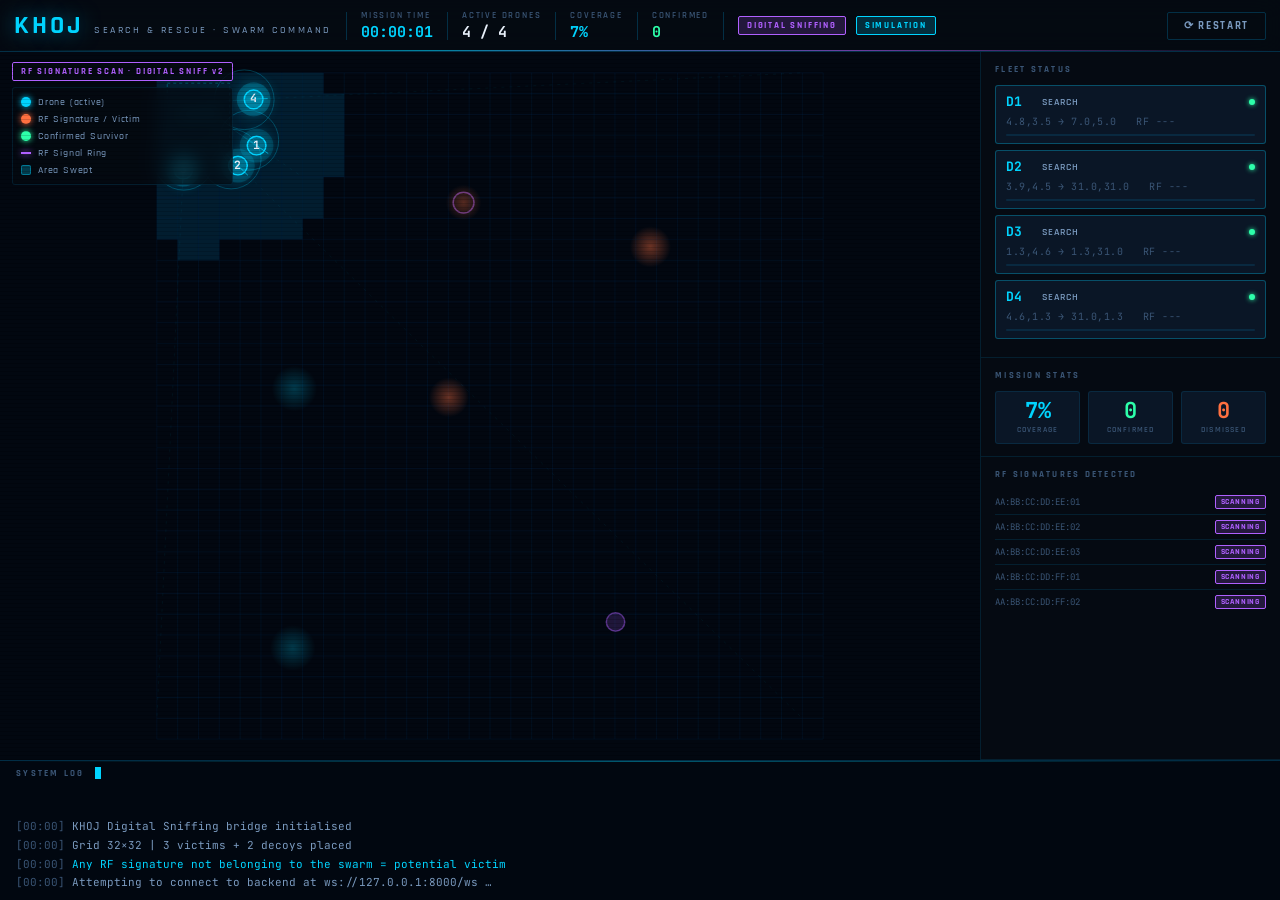
==== commit 27bd8bf6: "fix: coverage-based mission complete, ESP DTR reset, RUN_ME.bat launcher dashboard_sniff.html:   - M" ====
--- a/frontend/dashboard_sniff.html
+++ b/frontend/dashboard_sniff.html
@@ -882,17 +882,17 @@
     this.detFlashes = this.detFlashes.filter(f => f.age < 1);
     for (const f of this.detFlashes) f.age += dt * 2;
 
-    // check mission
-    const nVictims  = this.victims.filter(v=>v.kind==='victim').length;
-    const nDecoys   = this.victims.filter(v=>v.kind==='decoy').length;
-    const nConf     = this.confirmed.filter(c=>c.kind==='victim').length;
-    const nDism     = this.confirmed.filter(c=>c.kind==='decoy').length;
-    if (nVictims > 0 && nConf >= nVictims && nDism >= nDecoys) {
-      if (!this.missionDone) {
-        this.missionDone = true;
-        this._log('MISSION COMPLETE — all survivors found', 'confirm');
-        document.getElementById('missionBanner').classList.add('show');
-      }
+    // Mission complete = 100% area coverage achieved.
+    // We don't know the survivor count upfront — the grid reports what it found.
+    const pct = parseInt(this.coveragePct());
+    if (pct >= 100 && !this.missionDone) {
+      this.missionDone = true;
+      const nFound = this.confirmed.filter(c=>c.kind==='victim').length;
+      this._log(`SEARCH COMPLETE — ${nFound} survivor(s) located across full grid`, 'confirm');
+      const banner = document.getElementById('missionBanner');
+      banner.querySelector('.mission-complete-text').textContent = `${nFound} SURVIVOR${nFound!==1?'S':''} LOCATED`;
+      banner.querySelector('.mission-complete-sub').textContent  = 'FULL GRID COVERAGE · SWARM RETURNING TO BASE';
+      banner.classList.add('show');
     }
   }
 
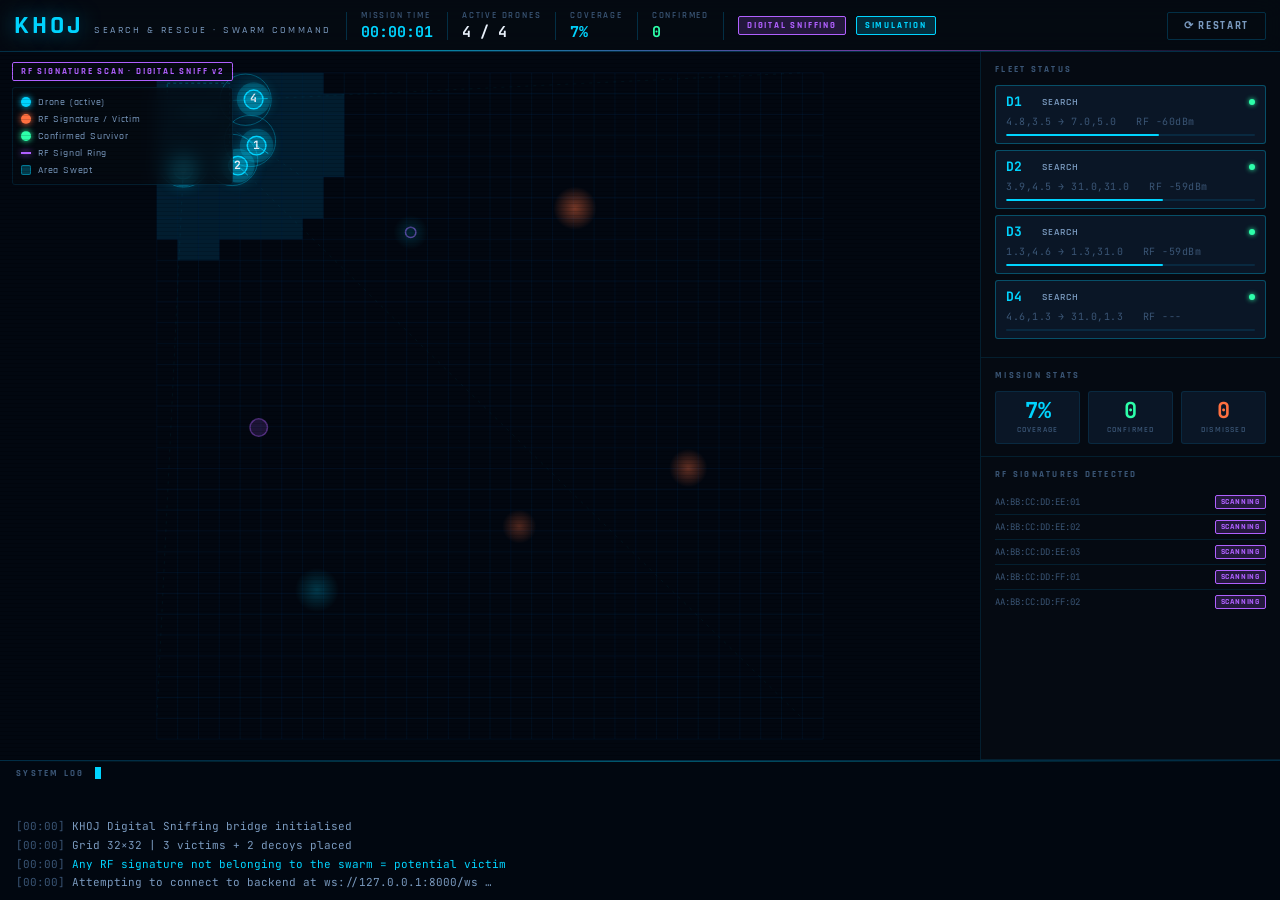
==== commit 65e22f5a: "fix: round RSSI to integer dBm in drone cards and rssiAt()" ====
--- a/frontend/dashboard_sniff.html
+++ b/frontend/dashboard_sniff.html
@@ -598,7 +598,7 @@
 }
 function rssiAt(dx, dy, px, py) {
   const d = Math.max(0.3, dist(dx, dy, px, py));
-  return Math.max(-100, Math.min(-20, RSSI_REF - 10 * PATH_LOSS * Math.log10(d)));
+  return Math.round(Math.max(-100, Math.min(-20, RSSI_REF - 10 * PATH_LOSS * Math.log10(d))));
 }
 function rssiToConf(rssi) {
   return Math.max(0.02, Math.min(0.98, (rssi - RSSI_GATE) / (RSSI_REF - RSSI_GATE)));
@@ -1370,7 +1370,7 @@
       <b>Drone ${drone.id}</b> · ${sn}<br>
       Pos  (${drone.x.toFixed(2)}, ${drone.y.toFixed(2)})<br>
       Goal (${(drone.goal?.[0]??drone.x).toFixed(2)}, ${(drone.goal?.[1]??drone.y).toFixed(2)})<br>
-      RF   ${rssi > -127 ? rssi + ' dBm  ' + RSSI_NAMES(rssi) : '---'}
+      RF   ${rssi > -127 ? Math.round(rssi) + ' dBm  ' + RSSI_NAMES(rssi) : '---'}
     `;
     tip.style.display = 'block';
     tip.style.left    = (ev.clientX + 14) + 'px';
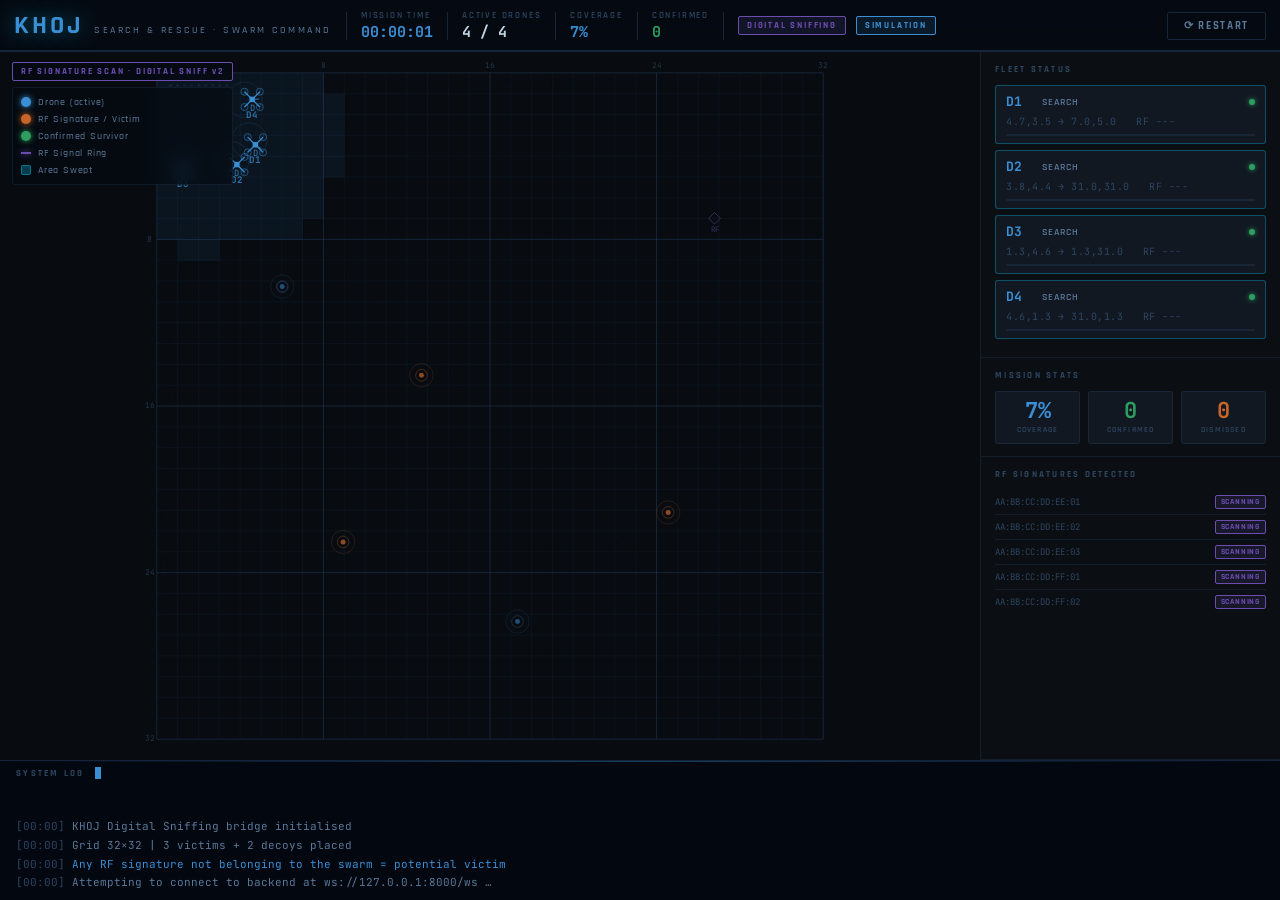
==== commit 15e4031d: "refactor(dashboard): muted ops-room aesthetic, quadcopter icons, subtle RF visuals Replace neon/game" ====
--- a/frontend/dashboard_sniff.html
+++ b/frontend/dashboard_sniff.html
@@ -10,24 +10,24 @@
 *, *::before, *::after { box-sizing: border-box; margin: 0; padding: 0; }
 
 :root {
-  --bg:         #050a12;
-  --surface:    #0a1626;
-  --surface2:   #0f1e36;
-  --border:     rgba(0, 180, 255, 0.12);
-  --border2:    rgba(0, 180, 255, 0.22);
-  --cyan:       #00d4ff;
-  --cyan-dim:   rgba(0, 212, 255, 0.18);
-  --cyan-glow:  rgba(0, 212, 255, 0.06);
-  --orange:     #ff7040;
-  --orange-dim: rgba(255, 112, 64, 0.18);
-  --green:      #2dffaa;
-  --green-dim:  rgba(45, 255, 170, 0.18);
-  --purple:     #b060ff;
-  --purple-dim: rgba(176, 96, 255, 0.18);
-  --yellow:     #ffd040;
-  --text-hi:    #e8f0fa;
-  --text-mid:   #7a9abf;
-  --text-lo:    #3a5575;
+  --bg:         #0b0f14;
+  --surface:    #111822;
+  --surface2:   #16202e;
+  --border:     rgba(60, 100, 150, 0.18);
+  --border2:    rgba(60, 100, 150, 0.32);
+  --cyan:       #3a8fd4;
+  --cyan-dim:   rgba(58, 143, 212, 0.12);
+  --cyan-glow:  rgba(58, 143, 212, 0.06);
+  --orange:     #c86428;
+  --orange-dim: rgba(200, 100, 40, 0.14);
+  --green:      #2d9e5f;
+  --green-dim:  rgba(45, 158, 95, 0.14);
+  --purple:     #6b4db0;
+  --purple-dim: rgba(107, 77, 176, 0.14);
+  --yellow:     #b89030;
+  --text-hi:    #c4d4e4;
+  --text-mid:   #5a7898;
+  --text-lo:    #2e4560;
   --fn: "Rajdhani", "Segoe UI", sans-serif;
   --mono: "JetBrains Mono", "Consolas", monospace;
 }
@@ -68,8 +68,7 @@
   position: absolute;
   bottom: 0; left: 0; right: 0;
   height: 1px;
-  background: linear-gradient(90deg, transparent, var(--cyan), var(--purple), transparent);
-  opacity: 0.6;
+  background: var(--border2);
 }
 .brand {
   display: flex;
@@ -492,7 +491,6 @@
     <!-- MAP -->
     <div class="map-wrap">
       <canvas id="mapCanvas"></canvas>
-      <div class="scanline"></div>
       <div class="map-labels">
         <div class="map-mode-badge" id="mapModeBadge">RF SIGNATURE SCAN · DIGITAL SNIFF v2</div>
         <div class="legend">
@@ -576,20 +574,21 @@
 
 /* ─── design tokens ──────────────────────────────────────────────────────── */
 const C = {
-  bg:       '#020710',
-  grid:     '#0a1828',
-  cyan:     '#00d4ff',
-  cyanDim:  'rgba(0,212,255,0.12)',
-  orange:   '#ff7040',
-  orangeDim:'rgba(255,112,64,0.12)',
-  green:    '#2dffaa',
-  greenDim: 'rgba(45,255,170,0.12)',
-  purple:   '#b060ff',
-  purpleDim:'rgba(176,96,255,0.12)',
-  yellow:   '#ffd040',
-  textHi:   '#e8f0fa',
-  textMid:  '#7a9abf',
-  textLo:   '#3a5575',
+  bg:       '#080c11',
+  grid:     '#111a28',
+  gridMaj:  '#1a2a40',
+  cyan:     '#3a8fd4',
+  cyanDim:  'rgba(58,143,212,0.10)',
+  orange:   '#c86428',
+  orangeDim:'rgba(200,100,40,0.12)',
+  green:    '#2d9e5f',
+  greenDim: 'rgba(45,158,95,0.12)',
+  purple:   '#6b4db0',
+  purpleDim:'rgba(107,77,176,0.10)',
+  yellow:   '#b89030',
+  textHi:   '#c4d4e4',
+  textMid:  '#5a7898',
+  textLo:   '#2e4560',
 };
 
 /* ─── utilities ─────────────────────────────────────────────────────────── */
@@ -938,6 +937,75 @@
   gx(x) { return this.ox + x * this.cell; }
   gy(y) { return this.oy + y * this.cell; }
 
+  _quad(ctx, cx, cy, heading, alive, cell) {
+    // Quadcopter icon: 4 diagonal arms + rotor disc at each tip + body
+    const arm  = Math.max(2, cell * 0.52);
+    const rot  = Math.max(1, cell * 0.17);   // rotor radius
+    const body = Math.max(1, cell * 0.13);
+    const col  = alive ? C.cyan : C.orange;
+    const rgb  = hexToRgb(col);
+    ctx.save();
+    ctx.translate(cx, cy);
+
+    // 4 arms at 45°, 135°, 225°, 315°
+    ctx.strokeStyle = col;
+    ctx.lineWidth   = 1.2;
+    for (let i = 0; i < 4; i++) {
+      const a = Math.PI / 4 + i * Math.PI / 2;
+      ctx.beginPath();
+      ctx.moveTo(0, 0);
+      ctx.lineTo(Math.cos(a) * arm, Math.sin(a) * arm);
+      ctx.stroke();
+    }
+
+    // Rotor discs (circle at each arm tip)
+    ctx.strokeStyle = `rgba(${rgb.r},${rgb.g},${rgb.b},0.55)`;
+    ctx.lineWidth   = 0.9;
+    for (let i = 0; i < 4; i++) {
+      const a = Math.PI / 4 + i * Math.PI / 2;
+      ctx.beginPath();
+      ctx.arc(Math.cos(a)*arm, Math.sin(a)*arm, Math.max(0.5, rot), 0, 2*Math.PI);
+      ctx.stroke();
+    }
+
+    // Spinning rotor line (visual cue of rotation)
+    const spin = (Date.now() / 120) % (2 * Math.PI);
+    ctx.strokeStyle = `rgba(${rgb.r},${rgb.g},${rgb.b},0.3)`;
+    ctx.lineWidth = 0.8;
+    for (let i = 0; i < 4; i++) {
+      const a = Math.PI / 4 + i * Math.PI / 2;
+      const tx = Math.cos(a)*arm, ty = Math.sin(a)*arm;
+      ctx.beginPath();
+      ctx.moveTo(tx + Math.cos(spin)*rot*0.85, ty + Math.sin(spin)*rot*0.85);
+      ctx.lineTo(tx - Math.cos(spin)*rot*0.85, ty - Math.sin(spin)*rot*0.85);
+      ctx.stroke();
+    }
+
+    // Body (small filled square rotated 45°)
+    ctx.fillStyle   = col;
+    ctx.strokeStyle = col;
+    ctx.lineWidth   = 0.8;
+    ctx.beginPath();
+    ctx.rect(-body, -body, body*2, body*2);
+    ctx.fill();
+
+    // Heading tick (tiny line showing forward direction)
+    ctx.strokeStyle = `rgba(${rgb.r},${rgb.g},${rgb.b},0.8)`;
+    ctx.lineWidth   = 1;
+    ctx.beginPath();
+    ctx.moveTo(0, 0);
+    ctx.lineTo(Math.cos(heading)*arm*0.65, Math.sin(heading)*arm*0.65);
+    ctx.stroke();
+
+    // ID label below drone
+    ctx.fillStyle     = `rgba(${rgb.r},${rgb.g},${rgb.b},0.75)`;
+    ctx.font          = `500 ${Math.max(8, cell*0.42)}px JetBrains Mono, monospace`;
+    ctx.textAlign     = 'center';
+    ctx.textBaseline  = 'top';
+    ctx.fillText('D' + (alive === false ? '!' : (alive && alive.id) || ''), 0, body + 2);
+    ctx.restore();
+  }
+
   draw(sim, hwState) {
     const { ctx, W, H, cell } = this;
     ctx.clearRect(0, 0, W, H);
@@ -946,14 +1014,14 @@
 
     const state = hwState || sim;
 
-    // ── coverage ──────────────────────────────────────────────
+    // ── coverage heatmap (subtle) ──────────────────────────────
     ctx.save();
     for (let gy = 0; gy < GRID; gy++) {
       for (let gx = 0; gx < GRID; gx++) {
         const v = state.coverage[gy][gx];
         if (v > 0) {
-          ctx.fillStyle = `rgba(0,180,255,${v * 0.13})`;
-          ctx.fillRect(this.gx(gx), this.gy(gy), cell, cell);
+          ctx.fillStyle = `rgba(58,143,212,${v * 0.07})`;
+          ctx.fillRect(this.gx(gx), this.gy(gy), cell + 0.5, cell + 0.5);
         }
       }
     }
@@ -961,102 +1029,120 @@
 
     // ── grid lines ────────────────────────────────────────────
     ctx.save();
-    ctx.strokeStyle = 'rgba(0,40,80,0.5)';
-    ctx.lineWidth   = 0.5;
     for (let i = 0; i <= GRID; i++) {
+      const major = i % 8 === 0;
+      ctx.strokeStyle = major ? 'rgba(50,80,120,0.45)' : 'rgba(25,45,70,0.5)';
+      ctx.lineWidth   = major ? 0.8 : 0.4;
       ctx.beginPath(); ctx.moveTo(this.gx(i), this.gy(0)); ctx.lineTo(this.gx(i), this.gy(GRID)); ctx.stroke();
       ctx.beginPath(); ctx.moveTo(this.gx(0), this.gy(i)); ctx.lineTo(this.gx(GRID), this.gy(i)); ctx.stroke();
     }
     ctx.restore();
 
+    // ── grid coordinate labels along edges ───────────────────
+    ctx.save();
+    ctx.fillStyle = 'rgba(50,80,110,0.6)';
+    ctx.font      = `${Math.max(7, cell*0.38)}px JetBrains Mono, monospace`;
+    ctx.textAlign = 'center'; ctx.textBaseline = 'middle';
+    for (let i = 0; i <= GRID; i += 8) {
+      ctx.fillText(i, this.gx(i), this.gy(0) - 7);
+      ctx.fillText(i, this.gx(0) - 7, this.gy(i));
+    }
+    ctx.restore();
+
     // ── base marker ───────────────────────────────────────────
     ctx.save();
-    ctx.strokeStyle = 'rgba(0,212,255,0.3)';
-    ctx.lineWidth = 1;
-    ctx.setLineDash([3,3]);
+    ctx.strokeStyle = 'rgba(58,143,212,0.25)';
+    ctx.lineWidth   = 0.8;
+    ctx.setLineDash([3,4]);
     const bx = this.gx(BASE[0]), by = this.gy(BASE[1]);
-    ctx.strokeRect(bx - cell*1.5, by - cell*1.5, cell*3, cell*3);
+    ctx.strokeRect(bx - cell*1.4, by - cell*1.4, cell*2.8, cell*2.8);
     ctx.setLineDash([]);
-    ctx.font = `bold ${cell*0.65}px ${C.fn}, sans-serif`;
-    ctx.fillStyle = 'rgba(0,212,255,0.35)';
-    ctx.textAlign = 'center'; ctx.textBaseline = 'middle';
+    ctx.fillStyle  = 'rgba(58,143,212,0.22)';
+    ctx.font       = `500 ${Math.max(7, cell*0.5)}px Rajdhani, sans-serif`;
+    ctx.textAlign  = 'center'; ctx.textBaseline = 'middle';
     ctx.fillText('BASE', bx, by);
     ctx.restore();
 
-    // ── RF rings ──────────────────────────────────────────────
+    // ── RF signal rings (subtle, fast-fading) ────────────────
     ctx.save();
     for (const r of state.rfRings) {
+      const rgb = hexToRgb(r.color);
       ctx.beginPath();
-      ctx.arc(this.gx(r.x), this.gy(r.y), Math.max(0.001, r.r * cell), 0, 2*Math.PI);
-      ctx.strokeStyle = r.color.replace(')',`,${r.alpha})`).replace('rgb','rgba').replace('#','rgba(0,0,0,').replace('rgba(0,0,0,','').replace('##',r.color);
-      // easier:
-      const hex = r.color;
-      const rgb = hexToRgb(hex);
-      ctx.strokeStyle = `rgba(${rgb.r},${rgb.g},${rgb.b},${r.alpha})`;
-      ctx.lineWidth = 1.5;
+      ctx.arc(this.gx(r.x), this.gy(r.y), Math.max(0.5, r.r * cell), 0, 2*Math.PI);
+      ctx.strokeStyle = `rgba(${rgb.r},${rgb.g},${rgb.b},${r.alpha * 0.55})`;
+      ctx.lineWidth   = 0.8;
       ctx.stroke();
     }
     ctx.restore();
 
-    // ── det flashes ───────────────────────────────────────────
+    // ── detection sweep flash ──────────────────────────────────
     ctx.save();
     for (const f of state.detFlashes) {
-      const a = 1 - f.age;
+      const a = (1 - f.age) * 0.35;
       ctx.beginPath();
-      ctx.arc(this.gx(f.x), this.gy(f.y), Math.max(0.001, (f.age * 2 + 0.3) * cell), 0, 2*Math.PI);
-      ctx.strokeStyle = `rgba(0,212,255,${a*0.6})`;
-      ctx.lineWidth = 1;
+      ctx.arc(this.gx(f.x), this.gy(f.y), Math.max(0.5, (f.age * 1.5 + 0.2) * cell), 0, 2*Math.PI);
+      ctx.strokeStyle = `rgba(58,143,212,${a})`;
+      ctx.lineWidth   = 0.7;
       ctx.stroke();
     }
     ctx.restore();
 
-    // ── hidden phone ──────────────────────────────────────────
+    // ── hidden phone (RF localization source) ─────────────────
     if (state.phoneLive && state.phone) {
       const px = this.gx(state.phone[0]), py = this.gy(state.phone[1]);
-      const pulse = 0.5 + 0.5 * Math.sin(Date.now() / 400);
       ctx.save();
+      // small diamond
+      const s = Math.max(2, cell * 0.28);
+      ctx.strokeStyle = 'rgba(107,77,176,0.6)';
+      ctx.lineWidth   = 0.8;
       ctx.beginPath();
-      ctx.arc(px, py, Math.max(0.001, cell * (0.4 + pulse * 0.2)), 0, 2*Math.PI);
-      ctx.fillStyle = `rgba(176,96,255,${0.15 + pulse*0.1})`;
-      ctx.fill();
-      ctx.strokeStyle = `rgba(176,96,255,${0.4 + pulse*0.3})`;
-      ctx.lineWidth = 1.5;
-      ctx.stroke();
+      ctx.moveTo(px, py - s); ctx.lineTo(px + s, py);
+      ctx.lineTo(px, py + s); ctx.lineTo(px - s, py);
+      ctx.closePath(); ctx.stroke();
+      ctx.font      = `${Math.max(7, cell*0.36)}px JetBrains Mono, monospace`;
+      ctx.fillStyle = 'rgba(107,77,176,0.5)';
+      ctx.textAlign = 'center'; ctx.textBaseline = 'top';
+      ctx.fillText('RF', px, py + s + 2);
       ctx.restore();
     }
 
-    // ── victims (ground truth, shown as dim heat sig) ─────────
+    // ── victim RF signatures (unconfirmed) ───────────────────
     for (const v of (state.victims || [])) {
-      // Only draw if not yet confirmed
       const alreadyConf = (state.confirmed||[]).some(c=>dist(c.x,c.y,v.x,v.y)<2);
       if (alreadyConf) continue;
       const px = this.gx(v.x), py = this.gy(v.y);
-      const pulse = 0.5 + 0.5 * Math.sin(Date.now() / 600 + v.x);
       ctx.save();
-      const grad = ctx.createRadialGradient(px,py,0,px,py,cell*(0.8+pulse*0.3));
-      if (v.kind==='victim') {
-        grad.addColorStop(0, `rgba(255,112,64,${0.3+pulse*0.2})`);
-        grad.addColorStop(1, 'rgba(255,112,64,0)');
-      } else {
-        grad.addColorStop(0, `rgba(0,212,255,${0.15+pulse*0.1})`);
-        grad.addColorStop(1, 'rgba(0,212,255,0)');
+      // small concentric circles — like a radar contact
+      for (let ri = 1; ri <= 2; ri++) {
+        ctx.beginPath();
+        ctx.arc(px, py, Math.max(0.5, cell * ri * 0.28), 0, 2*Math.PI);
+        ctx.strokeStyle = v.kind==='victim'
+          ? `rgba(200,100,40,${0.4 / ri})`
+          : `rgba(58,143,212,${0.3 / ri})`;
+        ctx.lineWidth = 0.8;
+        ctx.stroke();
       }
-      ctx.fillStyle = grad;
+      // centre dot
+      ctx.fillStyle = v.kind==='victim' ? 'rgba(200,100,40,0.7)' : 'rgba(58,143,212,0.5)';
       ctx.beginPath();
-      ctx.arc(px, py, Math.max(0.001, cell * (1.2 + pulse*0.3)), 0, 2*Math.PI);
+      ctx.arc(px, py, Math.max(0.5, cell*0.12), 0, 2*Math.PI);
       ctx.fill();
       ctx.restore();
     }
 
-    // ── dismissed ─────────────────────────────────────────────
+    // ── dismissed (false positive) ────────────────────────────
     for (const c of (state.dismissed||[])) {
       const cx = this.gx(c.x), cy = this.gy(c.y);
+      const r  = Math.max(1, cell * 0.3);
       ctx.save();
-      ctx.strokeStyle = 'rgba(255,112,64,0.3)';
-      ctx.lineWidth = 1.5;
-      const r = cell * 0.5;
+      ctx.strokeStyle = 'rgba(200,100,40,0.4)';
+      ctx.lineWidth   = 1;
       ctx.beginPath(); ctx.moveTo(cx-r,cy-r); ctx.lineTo(cx+r,cy+r); ctx.stroke();
       ctx.beginPath(); ctx.moveTo(cx+r,cy-r); ctx.lineTo(cx-r,cy+r); ctx.stroke();
+      ctx.fillStyle   = 'rgba(200,100,40,0.3)';
+      ctx.font        = `${Math.max(7, cell*0.36)}px JetBrains Mono, monospace`;
+      ctx.textAlign   = 'center'; ctx.textBaseline = 'top';
+      ctx.fillText('DECOY', cx, cy + r + 2);
       ctx.restore();
     }
 
@@ -1064,101 +1150,86 @@
     for (const c of (state.confirmed||[])) {
       if (c.kind !== 'victim') continue;
       const cx = this.gx(c.x), cy = this.gy(c.y);
-      const age = (Date.now() - c.t) / 1000;
-      const pulse = 0.5 + 0.5 * Math.sin(Date.now() / 500);
+      const r  = Math.max(1, cell * 0.75);
       ctx.save();
-      // outer glow
-      ctx.shadowColor = C.green; ctx.shadowBlur = 15 + pulse*8;
-      ctx.strokeStyle = `rgba(45,255,170,${0.6+pulse*0.3})`;
-      ctx.lineWidth = 1.5;
-      const r = cell * 0.85;
-      ctx.beginPath(); ctx.arc(cx, cy, Math.max(0.001, r), 0, 2*Math.PI); ctx.stroke();
-      ctx.shadowBlur = 0;
-      // crosshair
-      ctx.strokeStyle = `rgba(45,255,170,0.9)`;
-      ctx.lineWidth = 1;
-      ctx.beginPath(); ctx.moveTo(cx-r*1.4,cy); ctx.lineTo(cx-r*0.4,cy); ctx.stroke();
-      ctx.beginPath(); ctx.moveTo(cx+r*0.4,cy); ctx.lineTo(cx+r*1.4,cy); ctx.stroke();
-      ctx.beginPath(); ctx.moveTo(cx,cy-r*1.4); ctx.lineTo(cx,cy-r*0.4); ctx.stroke();
-      ctx.beginPath(); ctx.moveTo(cx,cy+r*0.4); ctx.lineTo(cx,cy+r*1.4); ctx.stroke();
+      ctx.strokeStyle = 'rgba(45,158,95,0.85)';
+      ctx.lineWidth   = 1;
+      ctx.beginPath(); ctx.arc(cx, cy, Math.max(0.5, r), 0, 2*Math.PI); ctx.stroke();
+      // inner dot
+      ctx.fillStyle = 'rgba(45,158,95,0.6)';
+      ctx.beginPath(); ctx.arc(cx, cy, Math.max(0.5, cell*0.12), 0, 2*Math.PI); ctx.fill();
+      // crosshair ticks
+      ctx.strokeStyle = 'rgba(45,158,95,0.7)';
+      ctx.lineWidth   = 0.8;
+      ctx.beginPath(); ctx.moveTo(cx-r*1.35,cy); ctx.lineTo(cx-r*0.55,cy); ctx.stroke();
+      ctx.beginPath(); ctx.moveTo(cx+r*0.55,cy); ctx.lineTo(cx+r*1.35,cy); ctx.stroke();
+      ctx.beginPath(); ctx.moveTo(cx,cy-r*1.35); ctx.lineTo(cx,cy-r*0.55); ctx.stroke();
+      ctx.beginPath(); ctx.moveTo(cx,cy+r*0.55); ctx.lineTo(cx,cy+r*1.35); ctx.stroke();
+      ctx.fillStyle   = 'rgba(45,158,95,0.6)';
+      ctx.font        = `500 ${Math.max(7, cell*0.38)}px Rajdhani, sans-serif`;
+      ctx.textAlign   = 'center'; ctx.textBaseline = 'top';
+      ctx.fillText('SURVIVOR', cx, cy + r + 3);
       ctx.restore();
     }
 
-    // ── RF final estimate ────────────────────────────────────
+    // ── RF localization fix point ─────────────────────────────
     if (state.rfFinal) {
       const rx = this.gx(state.rfFinal[0]), ry = this.gy(state.rfFinal[1]);
+      const r2 = Math.max(1, cell * 0.5);
       ctx.save();
-      ctx.strokeStyle = 'rgba(176,96,255,0.7)';
-      ctx.lineWidth = 1;
-      ctx.setLineDash([4,4]);
-      ctx.beginPath(); ctx.arc(rx,ry,Math.max(0.001,cell*0.6),0,2*Math.PI); ctx.stroke();
+      ctx.strokeStyle = 'rgba(107,77,176,0.5)';
+      ctx.lineWidth   = 0.7;
+      ctx.setLineDash([3,3]);
+      ctx.beginPath(); ctx.arc(rx,ry,Math.max(0.5,r2),0,2*Math.PI); ctx.stroke();
       ctx.setLineDash([]);
-      const r2 = cell*0.9;
-      ctx.strokeStyle='rgba(176,96,255,0.5)';
-      ctx.beginPath(); ctx.moveTo(rx-r2,ry); ctx.lineTo(rx+r2,ry); ctx.stroke();
-      ctx.beginPath(); ctx.moveTo(rx,ry-r2); ctx.lineTo(rx,ry+r2); ctx.stroke();
+      ctx.strokeStyle = 'rgba(107,77,176,0.4)';
+      ctx.beginPath(); ctx.moveTo(rx-r2*1.3,ry); ctx.lineTo(rx+r2*1.3,ry); ctx.stroke();
+      ctx.beginPath(); ctx.moveTo(rx,ry-r2*1.3); ctx.lineTo(rx,ry+r2*1.3); ctx.stroke();
       ctx.restore();
     }
 
-    // ── drone trails ──────────────────────────────────────────
+    // ── drone trails (short, thin) ────────────────────────────
     for (const d of (state.drones||[])) {
       if (!d.trail || d.trail.length < 2) continue;
       ctx.save();
-      for (let i = 1; i < d.trail.length; i++) {
-        const a  = i / d.trail.length;
+      const rgb = hexToRgb(C.cyan);
+      const keep = Math.min(d.trail.length, 18);
+      const start = d.trail.length - keep;
+      for (let i = start + 1; i < d.trail.length; i++) {
+        const a   = (i - start) / keep;
         const [x1,y1] = d.trail[i-1];
         const [x2,y2] = d.trail[i];
         ctx.beginPath();
         ctx.moveTo(this.gx(x1), this.gy(y1));
         ctx.lineTo(this.gx(x2), this.gy(y2));
-        ctx.strokeStyle = `rgba(0,212,255,${a*0.4})`;
-        ctx.lineWidth   = a * 2;
+        ctx.strokeStyle = `rgba(${rgb.r},${rgb.g},${rgb.b},${a * 0.25})`;
+        ctx.lineWidth   = a;
         ctx.stroke();
       }
       ctx.restore();
     }
 
-    // ── drones ────────────────────────────────────────────────
+    // ── drones (quadcopter icons) ─────────────────────────────
     for (const d of (state.drones||[])) {
       const alive = hwState ? d.alive : true;
-      const dx = this.gx(d.x), dy = this.gy(d.y);
-      const r  = cell * 0.45;
-      const pulse = 0.5 + 0.5 * Math.sin(Date.now() / 300 + d.id);
-
+      const dx    = this.gx(d.x), dy = this.gy(d.y);
+      this._quad(ctx, dx, dy, d.heading||0, alive, cell);
+      // Drone ID label
       ctx.save();
-      // glow
-      ctx.shadowColor = C.cyan; ctx.shadowBlur = 8 + pulse * 6;
-      ctx.fillStyle   = alive ? `rgba(0,212,255,${0.15+pulse*0.1})` : 'rgba(255,112,64,0.1)';
-      ctx.beginPath(); ctx.arc(dx, dy, Math.max(0.001, r * 1.8), 0, 2*Math.PI); ctx.fill();
-      ctx.shadowBlur  = 0;
-
-      // body
-      ctx.strokeStyle = alive ? C.cyan : C.orange;
-      ctx.lineWidth   = 1.5;
-      ctx.fillStyle   = alive ? 'rgba(0,212,255,0.25)' : 'rgba(255,112,64,0.15)';
-      ctx.beginPath(); ctx.arc(dx, dy, Math.max(0.001, r), 0, 2*Math.PI);
-      ctx.fill(); ctx.stroke();
-
-      // heading arrow
-      const hx = dx + Math.cos(d.heading||0) * r * 1.5;
-      const hy = dy + Math.sin(d.heading||0) * r * 1.5;
-      ctx.strokeStyle = alive ? 'rgba(0,212,255,0.7)' : 'rgba(255,112,64,0.5)';
-      ctx.lineWidth   = 1;
-      ctx.beginPath(); ctx.moveTo(dx, dy); ctx.lineTo(hx, hy); ctx.stroke();
-
-      // label
-      ctx.fillStyle   = alive ? C.textHi : C.orange;
-      ctx.font        = `bold ${cell*0.55}px JetBrains Mono, monospace`;
-      ctx.textAlign   = 'center'; ctx.textBaseline = 'middle';
-      ctx.fillText(d.id || '?', dx, dy);
+      ctx.fillStyle    = alive ? 'rgba(58,143,212,0.75)' : 'rgba(200,100,40,0.7)';
+      ctx.font         = `700 ${Math.max(7, cell*0.44)}px JetBrains Mono, monospace`;
+      ctx.textAlign    = 'center';
+      ctx.textBaseline = 'top';
+      ctx.fillText(`D${d.id||'?'}`, dx, dy + cell * 0.55);
       ctx.restore();
 
-      // goal line
+      // goal line (dotted, very dim)
       if (d.goal && d.state === 0) {
+        const rgb = hexToRgb(C.cyan);
         ctx.save();
-        ctx.strokeStyle = 'rgba(0,212,255,0.1)';
+        ctx.strokeStyle = `rgba(${rgb.r},${rgb.g},${rgb.b},0.08)`;
         ctx.lineWidth   = 0.5;
-        ctx.setLineDash([3,5]);
+        ctx.setLineDash([2,5]);
         ctx.beginPath();
         ctx.moveTo(dx, dy);
         ctx.lineTo(this.gx(d.goal[0]), this.gy(d.goal[1]));
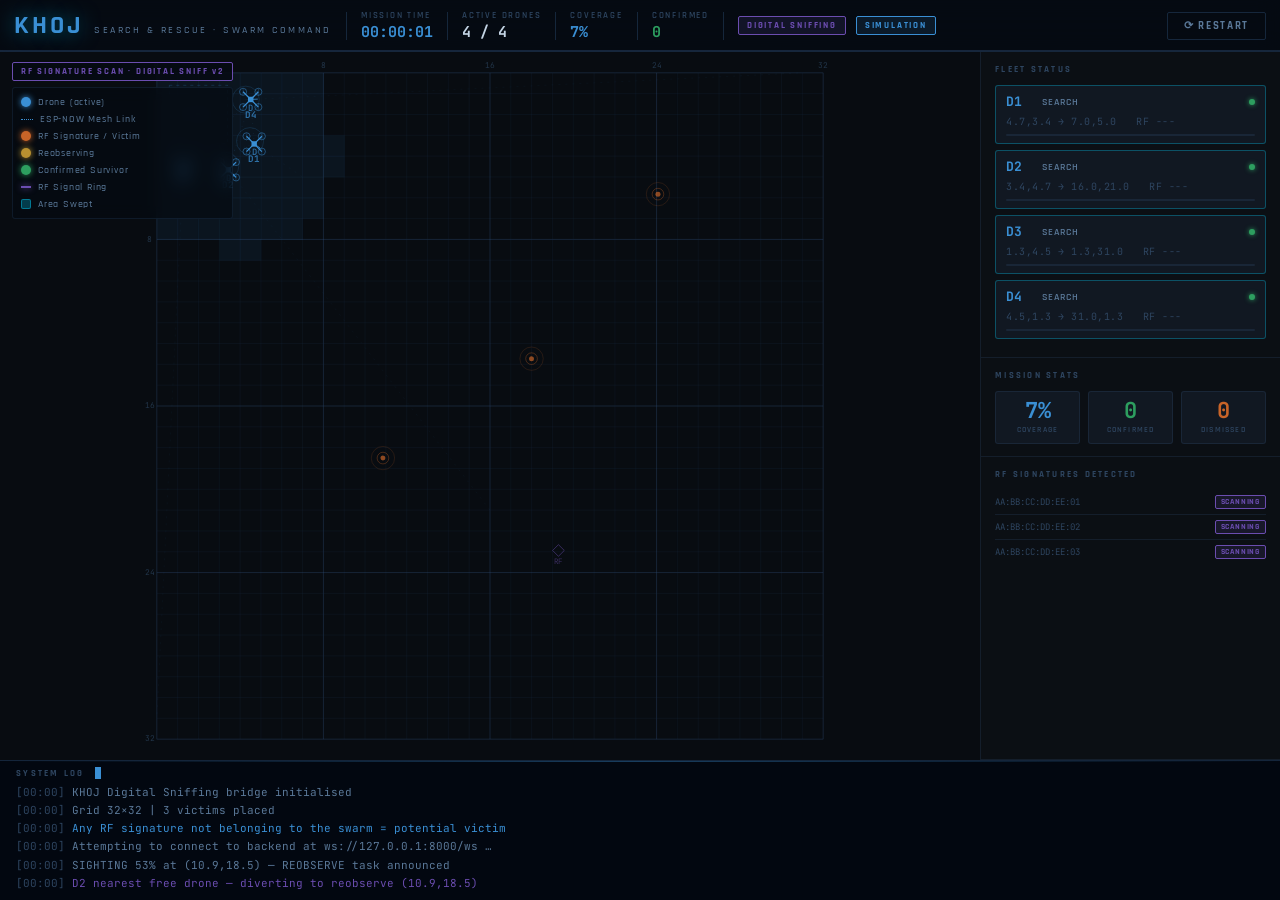
==== commit 2d5dd3af: "feat(dashboard): visible mesh links, real reobservation dispatch, drop decoys - Draw subtle dotted E" ====
--- a/frontend/dashboard_sniff.html
+++ b/frontend/dashboard_sniff.html
@@ -206,6 +206,8 @@
 .sw-confirm  { background: var(--green);  box-shadow: 0 0 6px var(--green); }
 .sw-rf       { background: var(--purple); box-shadow: 0 0 6px var(--purple); border-radius: 0; width: 10px; height: 2px; margin: 4px 0; }
 .sw-coverage { background: rgba(0,212,255,0.25); border: 1px solid rgba(0,212,255,0.4); border-radius: 2px; }
+.sw-mesh     { background: transparent; border-top: 1.5px dotted var(--cyan); width: 12px; height: 0; border-radius: 0; margin: 5px 0; }
+.sw-reobs    { background: var(--yellow, #b89030); box-shadow: 0 0 6px var(--yellow, #b89030); }
 
 /* ── Sidebar ─────────────────────────────────────────────────── */
 .sidebar {
@@ -495,7 +497,9 @@
         <div class="map-mode-badge" id="mapModeBadge">RF SIGNATURE SCAN · DIGITAL SNIFF v2</div>
         <div class="legend">
           <div class="legend-row"><div class="swatch sw-drone"></div>Drone (active)</div>
+          <div class="legend-row"><div class="swatch sw-mesh"></div>ESP-NOW Mesh Link</div>
           <div class="legend-row"><div class="swatch sw-victim"></div>RF Signature / Victim</div>
+          <div class="legend-row"><div class="swatch sw-reobs"></div>Reobserving</div>
           <div class="legend-row"><div class="swatch sw-confirm"></div>Confirmed Survivor</div>
           <div class="legend-row"><div class="swatch sw-rf"></div>RF Signal Ring</div>
           <div class="legend-row"><div class="swatch sw-coverage"></div>Area Swept</div>
@@ -571,6 +575,7 @@
 const CONF_DISMISS= 0.22;
 const EXCL_R      = SENSOR_R * 1.5;
 const SPEED       = 1.8;         // cells / second for sim
+const MESH_RANGE  = 45;          // ESP-NOW open-field range (cells) — bigger than the grid diagonal, so the mesh is normally fully connected
 
 /* ─── design tokens ──────────────────────────────────────────────────────── */
 const C = {
@@ -625,8 +630,8 @@
     // random victim positions (away from base)
     this.victims = [];
     const placed = [];
-    const kinds = ['victim','victim','victim','decoy','decoy'];
-    for (const k of kinds) {
+    const N_VICTIMS = 3;
+    for (let i = 0; i < N_VICTIMS; i++) {
       let x, y, tries = 0;
       do {
         x = 4 + rng() * (GRID - 8);
@@ -637,10 +642,8 @@
         (dist(x,y,BASE[0],BASE[1]) < 9 || placed.some(p=>dist(x,y,p[0],p[1])<7))
       );
       placed.push([x,y]);
-      const mac = k==='victim'
-        ? `AA:BB:CC:DD:EE:0${this.victims.filter(v=>v.kind==='victim').length+1}`
-        : `AA:BB:CC:DD:FF:0${this.victims.filter(v=>v.kind==='decoy').length+1}`;
-      this.victims.push({ x, y, mac, kind: k, logOdds: {} });
+      const mac = `AA:BB:CC:DD:EE:0${i + 1}`;
+      this.victims.push({ x, y, mac, kind: 'victim', logOdds: {}, task: null });
     }
 
     // hidden phone (for RF localization)
@@ -670,6 +673,7 @@
         trail: [],
         rfNearSince: null,
         rfSolved: false,
+        reobsVictim: null,
       };
     });
     this.swarmMACs = new Set(this.drones.map(d=>`FF:FF:FF:FF:FF:0${d.id}`));
@@ -866,6 +870,57 @@
         } else {
           d.rfNearSince = null;
         }
+      }
+    }
+
+    // ── REOBSERVATION: nearest free drone converges on an uncertain sighting ──
+    // Mirrors the firmware auction (bidFor/runAuction in main.cpp): a single
+    // RF look sets confidence between the LO/HI gates, so the board that saw
+    // it announces a task; every other idle board prices it (closer + more
+    // diverse bearing = higher bid) and the winner diverts to take a second,
+    // independent look. Confirmation needs two looks from different angles —
+    // one drone alone loitering can't talk itself into a false confirm.
+    for (const v of this.victims) {
+      const totalLo  = Object.values(v.logOdds).reduce((a,b)=>a+b,0);
+      const nLooks   = Object.keys(v.logOdds).length;
+      const belief   = nLooks ? sigmoid(totalLo) : 0;
+      const resolved = this.confirmed.some(c=>dist(c.x,c.y,v.x,v.y)<3) ||
+                       this.dismissed.some(c=>dist(c.x,c.y,v.x,v.y)<3);
+
+      if (resolved) { v.task = null; continue; }
+
+      const uncertain = belief > 0.35 && belief < CONF_CONFIRM;
+
+      if (uncertain && !v.task) {
+        const ownerId = Number(Object.keys(v.logOdds)[0]);
+        v.task = { ownerId, assignedId: null };
+        this._log(`SIGHTING ${(belief*100).toFixed(0)}% at (${v.x.toFixed(1)},${v.y.toFixed(1)}) — REOBSERVE task announced`, 'sys');
+      }
+
+      if (v.task && v.task.assignedId == null) {
+        const free = this.drones.filter(d => d.alive && d.state === 0 && d.id !== v.task.ownerId);
+        if (free.length) {
+          const nearest = free.reduce((a,b) => dist(b.x,b.y,v.x,v.y) < dist(a.x,a.y,v.x,v.y) ? b : a);
+          nearest.state       = 1;
+          nearest.goal        = [v.x, v.y];
+          nearest.reobsVictim = v;
+          v.task.assignedId   = nearest.id;
+          this._log(`D${nearest.id} nearest free drone — diverting to reobserve (${v.x.toFixed(1)},${v.y.toFixed(1)})`, 'rf');
+        }
+      }
+
+      if (!uncertain && v.task) v.task = null;   // resolved next tick, or the signal faded
+    }
+
+    // release any drone whose reobserve task is no longer live
+    for (const d of this.drones) {
+      if (d.state !== 1) continue;
+      const v = d.reobsVictim;
+      const stillActive = v && v.task && v.task.assignedId === d.id;
+      if (!stillActive) {
+        d.state       = 0;
+        d.goal        = null;
+        d.reobsVictim = null;
       }
     }
 
@@ -937,12 +992,12 @@
   gx(x) { return this.ox + x * this.cell; }
   gy(y) { return this.oy + y * this.cell; }
 
-  _quad(ctx, cx, cy, heading, alive, cell) {
+  _quad(ctx, cx, cy, heading, alive, cell, reobs) {
     // Quadcopter icon: 4 diagonal arms + rotor disc at each tip + body
     const arm  = Math.max(2, cell * 0.52);
     const rot  = Math.max(1, cell * 0.17);   // rotor radius
     const body = Math.max(1, cell * 0.13);
-    const col  = alive ? C.cyan : C.orange;
+    const col  = !alive ? C.orange : reobs ? C.yellow : C.cyan;
     const rgb  = hexToRgb(col);
     ctx.save();
     ctx.translate(cx, cy);
@@ -1062,6 +1117,34 @@
     ctx.textAlign  = 'center'; ctx.textBaseline = 'middle';
     ctx.fillText('BASE', bx, by);
     ctx.restore();
+
+    // ── ESP-NOW mesh links (subtle dotted lines between live boards) ──
+    // Real peer-to-peer connectivity: every board broadcasts a 5Hz heartbeat
+    // over ESP-NOW and every other board hears it (that's the mesh, not wifi
+    // infra). This draws a link whenever both ends are alive and in range —
+    // it's the same condition the firmware uses to keep a peer "UP".
+    {
+      const dr = (state.drones || []);
+      const live = dr.filter(d => (hwState ? d.alive : true));
+      ctx.save();
+      ctx.setLineDash([1, 4]);
+      for (let i = 0; i < live.length; i++) {
+        for (let j = i + 1; j < live.length; j++) {
+          const a = live[i], b = live[j];
+          const d = dist(a.x, a.y, b.x, b.y);
+          if (d > MESH_RANGE) continue;
+          const fade = Math.max(0.05, 1 - d / MESH_RANGE);
+          ctx.strokeStyle = `rgba(58,143,212,${0.16 * fade})`;
+          ctx.lineWidth   = 0.6;
+          ctx.beginPath();
+          ctx.moveTo(this.gx(a.x), this.gy(a.y));
+          ctx.lineTo(this.gx(b.x), this.gy(b.y));
+          ctx.stroke();
+        }
+      }
+      ctx.setLineDash([]);
+      ctx.restore();
+    }
 
     // ── RF signal rings (subtle, fast-fading) ────────────────
     ctx.save();
@@ -1213,7 +1296,7 @@
     for (const d of (state.drones||[])) {
       const alive = hwState ? d.alive : true;
       const dx    = this.gx(d.x), dy = this.gy(d.y);
-      this._quad(ctx, dx, dy, d.heading||0, alive, cell);
+      this._quad(ctx, dx, dy, d.heading||0, alive, cell, d.state === 1);
       // Drone ID label
       ctx.save();
       ctx.fillStyle    = alive ? 'rgba(58,143,212,0.75)' : 'rgba(200,100,40,0.7)';
@@ -1223,13 +1306,15 @@
       ctx.fillText(`D${d.id||'?'}`, dx, dy + cell * 0.55);
       ctx.restore();
 
-      // goal line (dotted, very dim)
-      if (d.goal && d.state === 0) {
-        const rgb = hexToRgb(C.cyan);
+      // goal line — dim dotted while SEARCHing, brighter amber while
+      // REOBSERVEing (a second drone diverting to confirm a sighting)
+      if (d.goal && (d.state === 0 || d.state === 1)) {
+        const reobs = d.state === 1;
+        const rgb = hexToRgb(reobs ? C.yellow : C.cyan);
         ctx.save();
-        ctx.strokeStyle = `rgba(${rgb.r},${rgb.g},${rgb.b},0.08)`;
-        ctx.lineWidth   = 0.5;
-        ctx.setLineDash([2,5]);
+        ctx.strokeStyle = `rgba(${rgb.r},${rgb.g},${rgb.b},${reobs ? 0.5 : 0.08})`;
+        ctx.lineWidth   = reobs ? 0.9 : 0.5;
+        ctx.setLineDash(reobs ? [3,3] : [2,5]);
         ctx.beginPath();
         ctx.moveTo(dx, dy);
         ctx.lineTo(this.gx(d.goal[0]), this.gy(d.goal[1]));
@@ -1404,7 +1489,7 @@
 let last = performance.now();
 
 addLog('00:00', 'KHOJ Digital Sniffing bridge initialised', 'sys');
-addLog('00:00', `Grid ${GRID}×${GRID}  |  ${sim.victims.filter(v=>v.kind==='victim').length} victims + ${sim.victims.filter(v=>v.kind==='decoy').length} decoys placed`, 'sys');
+addLog('00:00', `Grid ${GRID}×${GRID}  |  ${sim.victims.length} victims placed`, 'sys');
 addLog('00:00', 'Any RF signature not belonging to the swarm = potential victim', 'detect');
 addLog('00:00', 'Attempting to connect to backend at ws://127.0.0.1:8000/ws …', 'sys');
 connectWS();
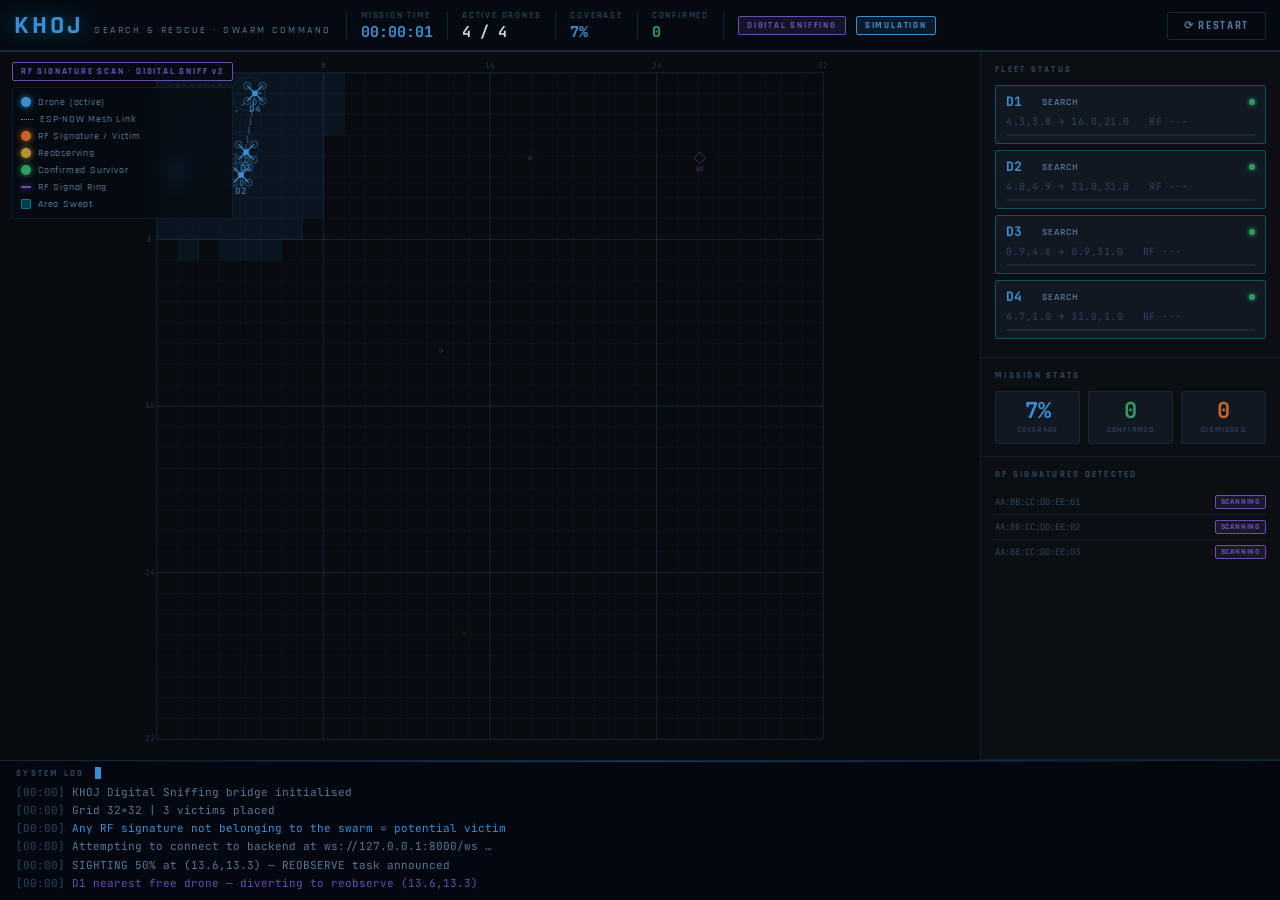
==== commit 77cb9164: "fix(dashboard): brighter mesh links, real 2-drone reobserve, working separation Address three demo-v" ====
--- a/frontend/dashboard_sniff.html
+++ b/frontend/dashboard_sniff.html
@@ -824,13 +824,24 @@
         const conf = rssiToConf(bestRssi);
         const lo   = logit(conf);
         if (!bestVic.logOdds[d.id]) bestVic.logOdds[d.id] = 0;
-        bestVic.logOdds[d.id] += lo * dt;
-
-        const totalLo = Object.values(bestVic.logOdds).reduce((a,b)=>a+b,0);
-        const belief  = sigmoid(totalLo);
+        // Each drone's per-victim contribution is CAPPED — mirrors the firmware
+        // bearing-diversity rule: a single drone loitering can't talk itself
+        // into a confirm, so a second drone (reobserve) is genuinely required.
+        // Cap = logit(0.72) ≈ 0.94, so one drone maxes out at belief 0.72;
+        // the CONFIRM gate (0.80) needs at least two drones contributing.
+        const CAP_PER_DRONE = 0.94;
+        // Symmetric clamp: one drone can neither confirm alone (+cap) nor
+        // veto everyone else's evidence (-cap). Two independent looks are
+        // always required to cross a decision boundary.
+        const nextLo = bestVic.logOdds[d.id] + lo * dt * 0.6;
+        bestVic.logOdds[d.id] = Math.max(-CAP_PER_DRONE, Math.min(CAP_PER_DRONE, nextLo));
+
+        const contribs = Object.values(bestVic.logOdds);
+        const totalLo  = contribs.reduce((a,b)=>a+b,0);
+        const nDrones  = contribs.filter(v => v > 0.1).length;
+        const belief   = sigmoid(totalLo);
 
         if (bestRssi > RSSI_GATE + 15) {
-          // Rate-limit: one ring per victim per 0.7s to avoid spiral overload
           if (!bestVic._lastRing || (now - bestVic._lastRing) > 700) {
             bestVic._lastRing = now;
             this.rfRings.push({ x: bestVic.x, y: bestVic.y,
@@ -842,10 +853,12 @@
           }
         }
 
-        if (belief >= CONF_CONFIRM && !this.confirmed.some(c=>dist(c.x,c.y,bestVic.x,bestVic.y)<3)) {
+        // Confirm requires belief AND at least two independent observers.
+        if (belief >= CONF_CONFIRM && nDrones >= 2
+            && !this.confirmed.some(c=>dist(c.x,c.y,bestVic.x,bestVic.y)<3)) {
           this.confirmed.push({ x: bestVic.x, y: bestVic.y, kind: bestVic.kind, t: now });
           if (bestVic.kind === 'victim') {
-            this._log(`CONFIRMED survivor at (${bestVic.x.toFixed(1)},${bestVic.y.toFixed(1)})`, 'confirm');
+            this._log(`CONFIRMED survivor at (${bestVic.x.toFixed(1)},${bestVic.y.toFixed(1)}) — ${nDrones} independent observers`, 'confirm');
             this.rfRings.push({ x: bestVic.x, y: bestVic.y, r: 0, maxR: 4, alpha: 1, color: C.green, speed: 2.5 });
           } else {
             this._log(`DISMISSED false positive (decoy) at (${bestVic.x.toFixed(1)},${bestVic.y.toFixed(1)})`, 'dismiss');
@@ -873,6 +886,31 @@
       }
     }
 
+    // ── NO-OVERLAP: soft separation force between drones ──────────────────
+    // Frontiers are already spread by EXCL_R, but two drones can still cross
+    // in transit. Only kicks in when they're actually about to collide
+    // (< SEP_R cells); gain kept low so it nudges but never overpowers the
+    // forward motion toward their own goals.
+    const SEP_R = 3.0;   // separation trigger radius
+    for (let i = 0; i < this.drones.length; i++) {
+      for (let j = i + 1; j < this.drones.length; j++) {
+        const a = this.drones[i], b = this.drones[j];
+        if (!a.alive || !b.alive) continue;
+        if (a.state === 1 || b.state === 1) continue;   // let a reobserver approach
+        const dx = a.x - b.x, dy = a.y - b.y;
+        const d  = Math.hypot(dx, dy);
+        if (d >= SEP_R) continue;
+        const strength = (d < 0.05) ? 1 : (SEP_R - d) / SEP_R;
+        const push = strength * SPEED * dt * 0.35;
+        const ux   = d < 0.05 ? (Math.random() - 0.5) : dx / d;
+        const uy   = d < 0.05 ? (Math.random() - 0.5) : dy / d;
+        a.x = Math.max(0, Math.min(GRID - 0.01, a.x + ux * push));
+        a.y = Math.max(0, Math.min(GRID - 0.01, a.y + uy * push));
+        b.x = Math.max(0, Math.min(GRID - 0.01, b.x - ux * push));
+        b.y = Math.max(0, Math.min(GRID - 0.01, b.y - uy * push));
+      }
+    }
+
     // ── REOBSERVATION: nearest free drone converges on an uncertain sighting ──
     // Mirrors the firmware auction (bidFor/runAuction in main.cpp): a single
     // RF look sets confidence between the LO/HI gates, so the board that saw
@@ -889,7 +927,11 @@
 
       if (resolved) { v.task = null; continue; }
 
-      const uncertain = belief > 0.35 && belief < CONF_CONFIRM;
+      // Once ANY drone hears the victim strongly enough (belief > 0.30) the
+      // owner announces a REOBSERVE task — regardless of whether it has more
+      // to contribute itself, because it now needs a second drone's angle to
+      // pass the CONFIRM gate.
+      const uncertain = belief > 0.30 && nLooks < 2;
 
       if (uncertain && !v.task) {
         const ownerId = Number(Object.keys(v.logOdds)[0]);
@@ -1118,24 +1160,24 @@
     ctx.fillText('BASE', bx, by);
     ctx.restore();
 
-    // ── ESP-NOW mesh links (subtle dotted lines between live boards) ──
-    // Real peer-to-peer connectivity: every board broadcasts a 5Hz heartbeat
-    // over ESP-NOW and every other board hears it (that's the mesh, not wifi
-    // infra). This draws a link whenever both ends are alive and in range —
-    // it's the same condition the firmware uses to keep a peer "UP".
+    // ── ESP-NOW mesh links between drones (peer-to-peer radio, ~5 Hz beacon) ──
+    // Every board broadcasts a heartbeat over ESP-NOW; every other board that
+    // hears it counts that peer as alive. RSSI on that heartbeat is what the
+    // firmware uses to decide mesh health. Dashed cyan lines are drawn between
+    // every pair of live drones — thicker/brighter when they are close.
     {
       const dr = (state.drones || []);
       const live = dr.filter(d => (hwState ? d.alive : true));
       ctx.save();
-      ctx.setLineDash([1, 4]);
       for (let i = 0; i < live.length; i++) {
         for (let j = i + 1; j < live.length; j++) {
           const a = live[i], b = live[j];
           const d = dist(a.x, a.y, b.x, b.y);
           if (d > MESH_RANGE) continue;
-          const fade = Math.max(0.05, 1 - d / MESH_RANGE);
-          ctx.strokeStyle = `rgba(58,143,212,${0.16 * fade})`;
-          ctx.lineWidth   = 0.6;
+          const near = Math.max(0.25, 1 - d / MESH_RANGE);   // 1 close → 0.25 far
+          ctx.strokeStyle = `rgba(74,168,232,${0.32 * near + 0.10})`;
+          ctx.lineWidth   = 0.6 + 0.7 * near;
+          ctx.setLineDash([4, 5]);
           ctx.beginPath();
           ctx.moveTo(this.gx(a.x), this.gy(a.y));
           ctx.lineTo(this.gx(b.x), this.gy(b.y));
@@ -1189,26 +1231,33 @@
       ctx.restore();
     }
 
-    // ── victim RF signatures (unconfirmed) ───────────────────
+    // ── victim RF signatures (unconfirmed) — a very faint ambient trace ──
+    // Real victims broadcast their MAC constantly, but at a whisper: they only
+    // become visible on the dashboard as more drones' log-odds evidence
+    // accumulates. Before any drone has heard the signal, the mark is barely
+    // there; as belief rises it gets progressively easier to see.
+    const drones = state.drones || [];
     for (const v of (state.victims || [])) {
       const alreadyConf = (state.confirmed||[]).some(c=>dist(c.x,c.y,v.x,v.y)<2);
       if (alreadyConf) continue;
       const px = this.gx(v.x), py = this.gy(v.y);
+      // Emphasis grows with the closest drone's RSSI — if no one is near, the
+      // signal is nearly invisible.
+      let closest = 1e9;
+      for (const d of drones) closest = Math.min(closest, dist(d.x, d.y, v.x, v.y));
+      const heard = Math.max(0, Math.min(1, (SENSOR_R * 2 - closest) / (SENSOR_R * 2)));
+      const baseA = 0.10 + 0.55 * heard;   // 0.10 quiet → 0.65 heard
       ctx.save();
-      // small concentric circles — like a radar contact
-      for (let ri = 1; ri <= 2; ri++) {
-        ctx.beginPath();
-        ctx.arc(px, py, Math.max(0.5, cell * ri * 0.28), 0, 2*Math.PI);
-        ctx.strokeStyle = v.kind==='victim'
-          ? `rgba(200,100,40,${0.4 / ri})`
-          : `rgba(58,143,212,${0.3 / ri})`;
-        ctx.lineWidth = 0.8;
-        ctx.stroke();
-      }
-      // centre dot
-      ctx.fillStyle = v.kind==='victim' ? 'rgba(200,100,40,0.7)' : 'rgba(58,143,212,0.5)';
+      // single faint contact circle — no concentric radar rings
       ctx.beginPath();
-      ctx.arc(px, py, Math.max(0.5, cell*0.12), 0, 2*Math.PI);
+      ctx.arc(px, py, Math.max(0.5, cell * 0.32), 0, 2*Math.PI);
+      ctx.strokeStyle = `rgba(200,100,40,${baseA * 0.7})`;
+      ctx.lineWidth   = 0.7;
+      ctx.stroke();
+      // centre dot — always dim
+      ctx.fillStyle = `rgba(200,100,40,${baseA})`;
+      ctx.beginPath();
+      ctx.arc(px, py, Math.max(0.5, cell*0.10), 0, 2*Math.PI);
       ctx.fill();
       ctx.restore();
     }
@@ -1306,15 +1355,16 @@
       ctx.fillText(`D${d.id||'?'}`, dx, dy + cell * 0.55);
       ctx.restore();
 
-      // goal line — dim dotted while SEARCHing, brighter amber while
-      // REOBSERVEing (a second drone diverting to confirm a sighting)
-      if (d.goal && (d.state === 0 || d.state === 1)) {
-        const reobs = d.state === 1;
-        const rgb = hexToRgb(reobs ? C.yellow : C.cyan);
+      // Amber vector only when this drone is REOBSERVING — it visually
+      // shows the diverted drone converging on the uncertain sighting.
+      // SEARCH goals are intentionally NOT drawn — the frontier changes so
+      // often that showing them clutters the map and reads as mesh traffic.
+      if (d.goal && d.state === 1) {
+        const rgb = hexToRgb(C.yellow);
         ctx.save();
-        ctx.strokeStyle = `rgba(${rgb.r},${rgb.g},${rgb.b},${reobs ? 0.5 : 0.08})`;
-        ctx.lineWidth   = reobs ? 0.9 : 0.5;
-        ctx.setLineDash(reobs ? [3,3] : [2,5]);
+        ctx.strokeStyle = `rgba(${rgb.r},${rgb.g},${rgb.b},0.55)`;
+        ctx.lineWidth   = 1;
+        ctx.setLineDash([3,3]);
         ctx.beginPath();
         ctx.moveTo(dx, dy);
         ctx.lineTo(this.gx(d.goal[0]), this.gy(d.goal[1]));
